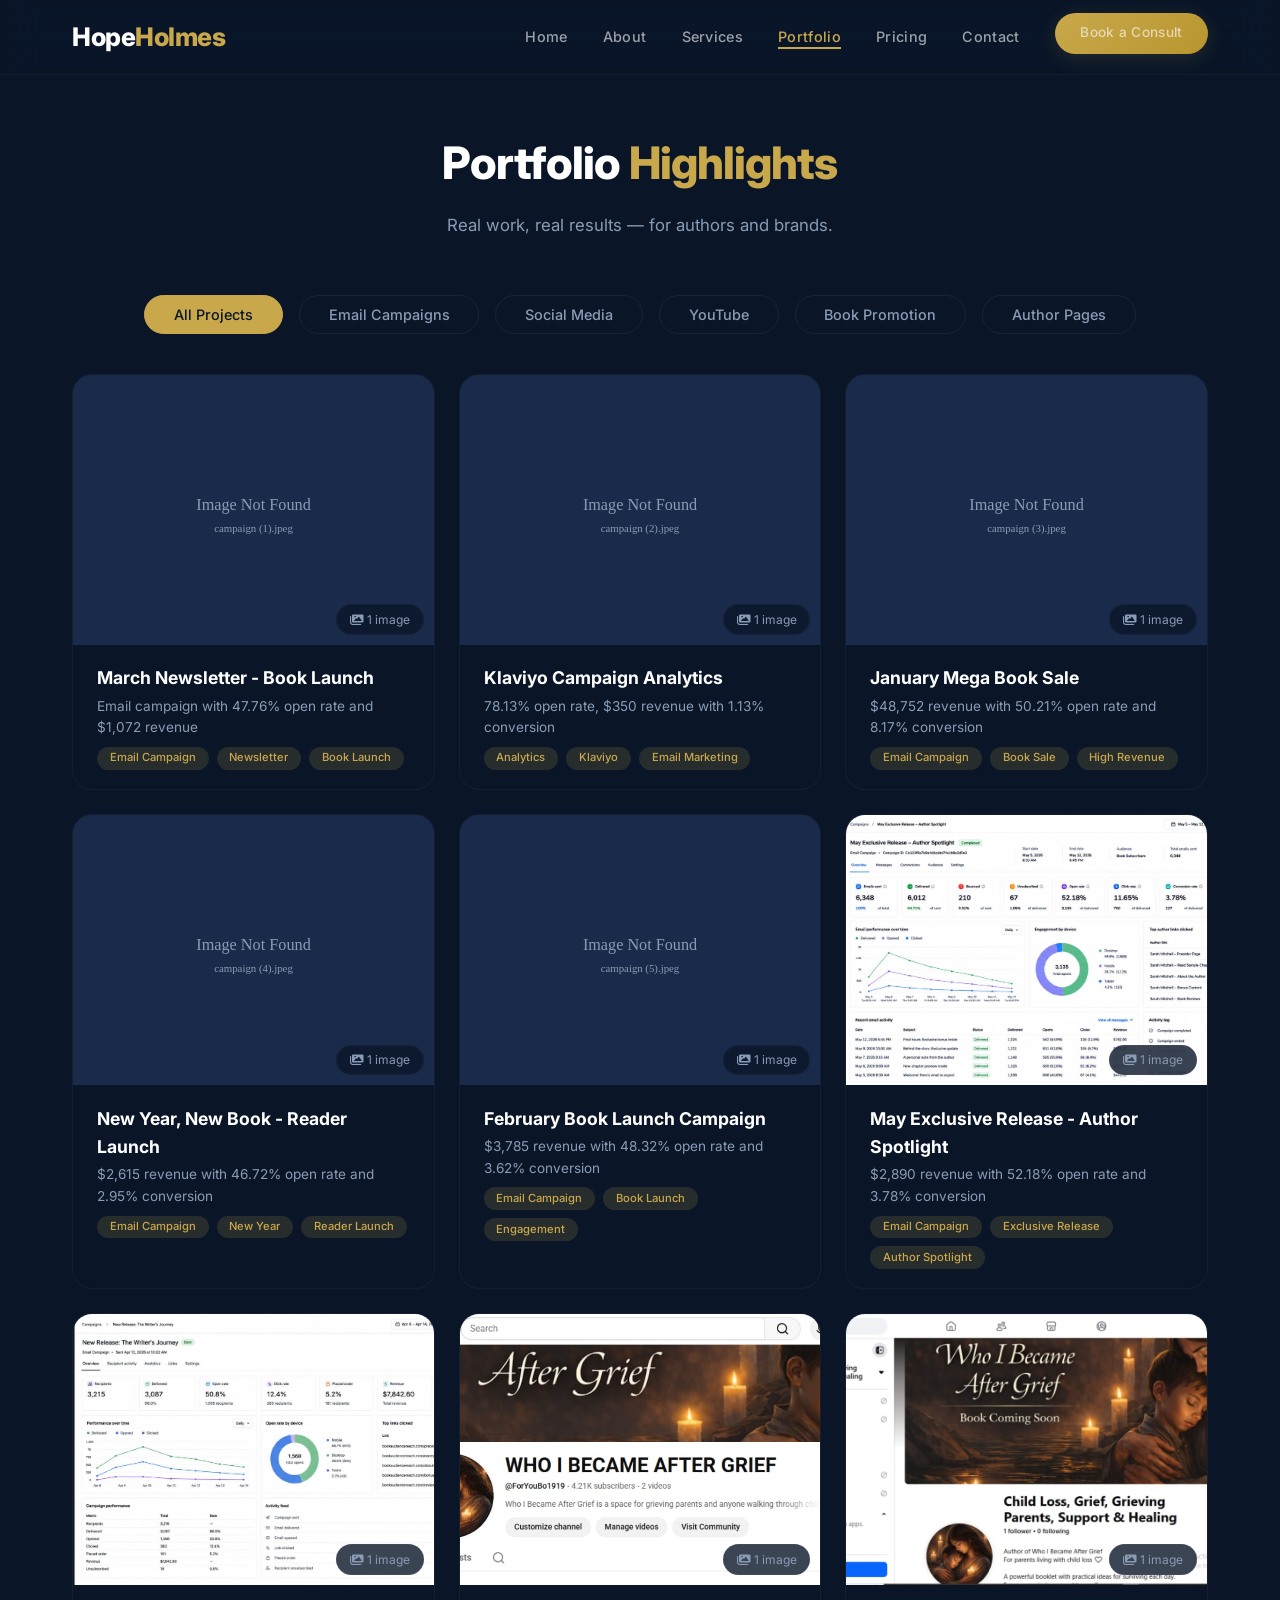
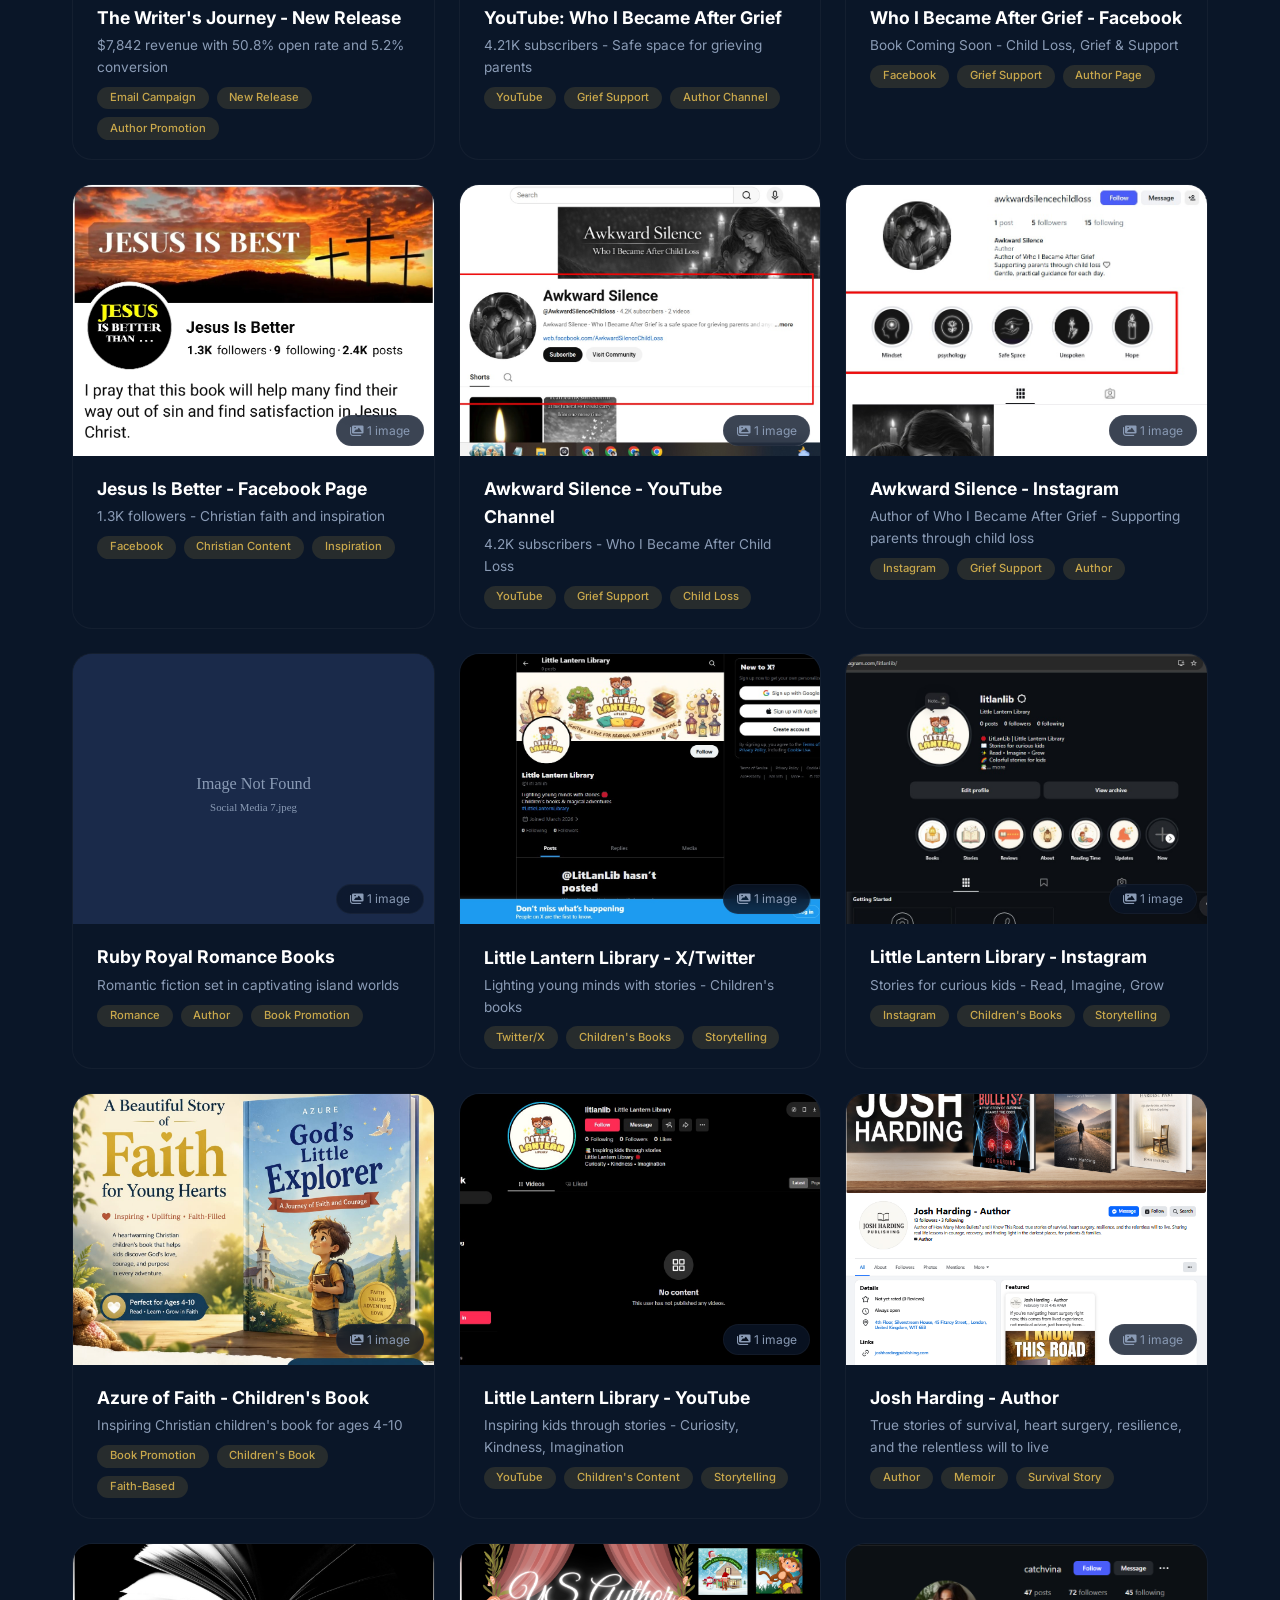
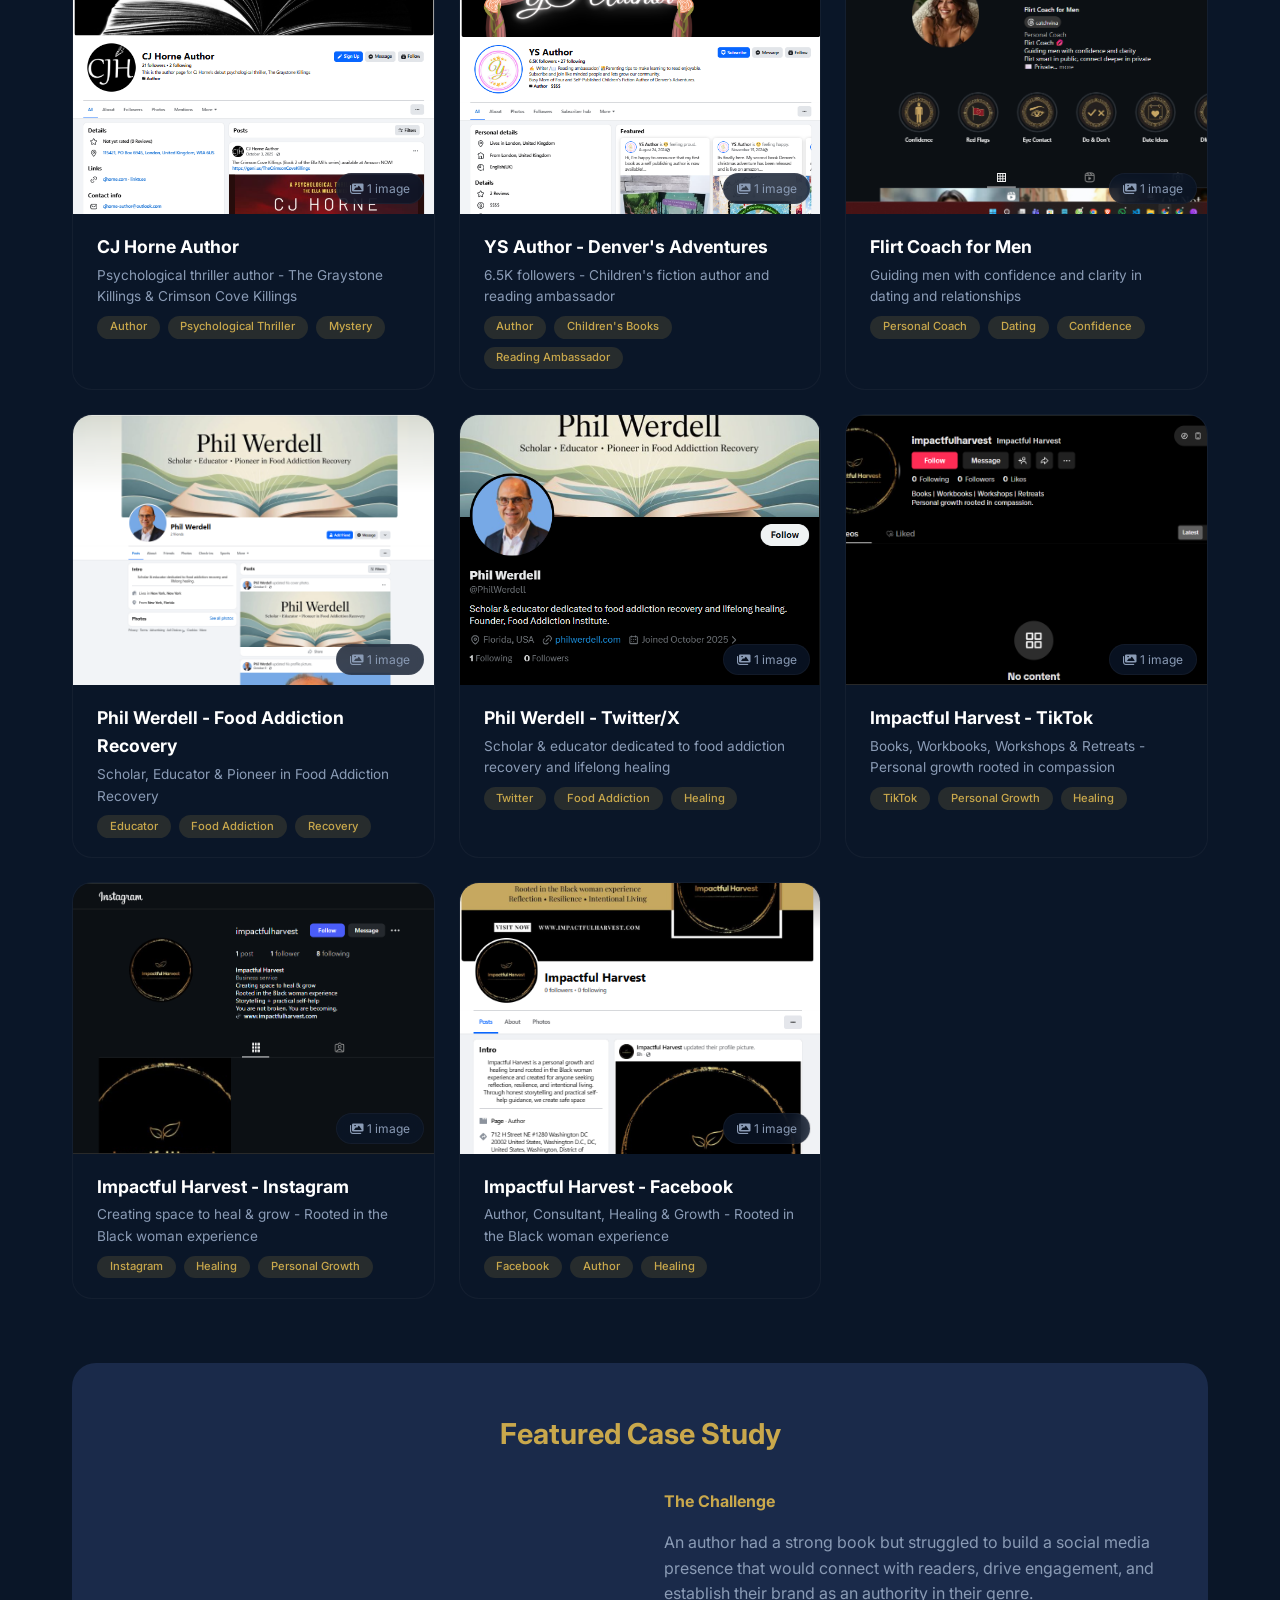
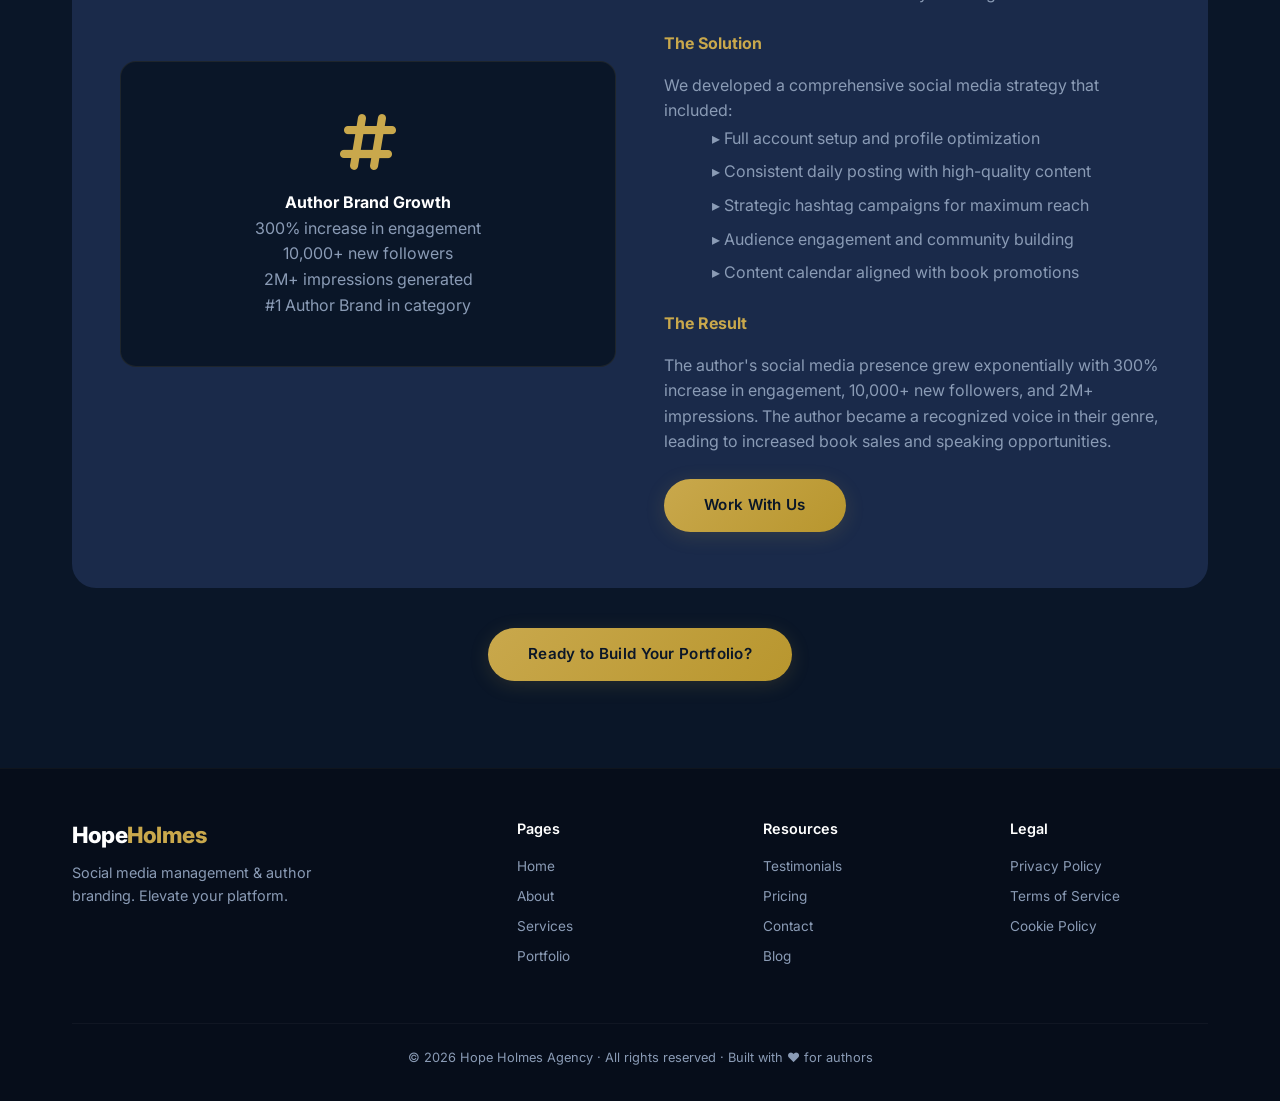
==== portfolio.html @ 7ccd05df "initial upload" ====
<!DOCTYPE html>
<html lang="en">
<head>
    <meta charset="UTF-8" />
    <meta name="viewport" content="width=device-width, initial-scale=1.0" />
    <link rel="icon" type="image/png" href="img/Hope Holmes.png" />
    <title>Hope Holmes · Portfolio</title>
    <meta name="description" content="View our portfolio of social media work for authors and brands - including carousels, campaigns, and brand transformations." />
    <link rel="stylesheet" href="https://cdnjs.cloudflare.com/ajax/libs/font-awesome/6.0.0-beta3/css/all.min.css" />
    <link href="https://fonts.googleapis.com/css2?family=Inter:wght@300;400;500;600;700;800;900&display=swap" rel="stylesheet" />
    <link rel="stylesheet" href="main.css" />
    <style>
        /* ============================================
           PORTFOLIO GALLERY STYLES
           ============================================ */
        
        .portfolio-filter {
            display: flex;
            justify-content: center;
            gap: 1rem;
            flex-wrap: wrap;
            margin-bottom: 2.5rem;
        }
        
        .portfolio-filter button {
            padding: 0.6rem 1.8rem;
            border-radius: 50px;
            border: 1px solid rgba(255, 255, 255, 0.06);
            background: transparent;
            color: var(--gray);
            cursor: pointer;
            font-size: 0.9rem;
            font-weight: 500;
            transition: var(--transition);
            font-family: inherit;
        }
        
        .portfolio-filter button:hover {
            border-color: rgba(201, 168, 76, 0.3);
            color: var(--white);
        }
        
        .portfolio-filter button.active {
            background: var(--gold);
            color: var(--navy);
            border-color: var(--gold);
        }
        
        .portfolio-gallery {
            display: grid;
            grid-template-columns: repeat(3, 1fr);
            gap: 1.5rem;
        }
        
        .portfolio-gallery-item {
            border-radius: var(--radius-md);
            overflow: hidden;
            background: var(--navy);
            border: 1px solid rgba(255, 255, 255, 0.04);
            transition: var(--transition);
            cursor: pointer;
            position: relative;
        }
        
        .portfolio-gallery-item:hover {
            transform: scale(1.02);
            border-color: rgba(201, 168, 76, 0.2);
            box-shadow: var(--shadow-md);
        }
        
        .portfolio-gallery-item .image-container {
            position: relative;
            width: 100%;
            aspect-ratio: 4/3;
            overflow: hidden;
            background: var(--navy-light);
        }
        
        .portfolio-gallery-item .image-container img {
            width: 100%;
            height: 100%;
            object-fit: cover;
            transition: transform 0.5s ease;
        }
        
        .portfolio-gallery-item:hover .image-container img {
            transform: scale(1.05);
        }
        
        .portfolio-gallery-item .image-container .image-count {
            position: absolute;
            bottom: 10px;
            right: 10px;
            background: rgba(10, 22, 40, 0.8);
            backdrop-filter: blur(8px);
            padding: 0.3rem 0.8rem;
            border-radius: 20px;
            font-size: 0.75rem;
            color: var(--gray);
            border: 1px solid rgba(255, 255, 255, 0.04);
        }
        
        .portfolio-gallery-item .item-info {
            padding: 1.2rem 1.5rem;
        }
        
        .portfolio-gallery-item .item-info h4 {
            font-size: 1.1rem;
            margin-bottom: 0.2rem;
        }
        
        .portfolio-gallery-item .item-info p {
            font-size: 0.85rem;
            color: var(--gray);
        }
        
        .portfolio-gallery-item .item-info .tags {
            display: flex;
            gap: 0.5rem;
            flex-wrap: wrap;
            margin-top: 0.5rem;
        }
        
        .portfolio-gallery-item .item-info .tags span {
            background: var(--gold-glow);
            color: var(--gold);
            padding: 0.15rem 0.8rem;
            border-radius: 20px;
            font-size: 0.7rem;
            font-weight: 500;
        }
        
        /* Lightbox */
        .lightbox {
            display: none;
            position: fixed;
            top: 0;
            left: 0;
            width: 100%;
            height: 100%;
            background: rgba(10, 22, 40, 0.95);
            backdrop-filter: blur(12px);
            z-index: 9999;
            padding: 2rem;
            overflow-y: auto;
        }
        
        .lightbox.active {
            display: flex;
            align-items: center;
            justify-content: center;
        }
        
        .lightbox .lightbox-content {
            max-width: 900px;
            width: 100%;
            background: var(--navy);
            border-radius: var(--radius-lg);
            border: 1px solid rgba(201, 168, 76, 0.08);
            overflow: hidden;
            position: relative;
            animation: fadeUp 0.4s ease;
        }
        
        .lightbox .lightbox-close {
            position: absolute;
            top: 16px;
            right: 16px;
            background: rgba(10, 22, 40, 0.8);
            backdrop-filter: blur(8px);
            border: 1px solid rgba(255, 255, 255, 0.06);
            color: var(--white);
            width: 44px;
            height: 44px;
            border-radius: 50%;
            cursor: pointer;
            font-size: 1.2rem;
            transition: var(--transition);
            z-index: 10;
            display: flex;
            align-items: center;
            justify-content: center;
        }
        
        .lightbox .lightbox-close:hover {
            background: var(--gold);
            color: var(--navy);
            transform: rotate(90deg);
        }
        
        .lightbox .lightbox-image-container {
            width: 100%;
            aspect-ratio: 16/10;
            overflow: hidden;
            background: var(--navy-light);
            position: relative;
        }
        
        .lightbox .lightbox-image-container img {
            width: 100%;
            height: 100%;
            object-fit: contain;
        }
        
        .lightbox .lightbox-nav {
            display: flex;
            justify-content: space-between;
            align-items: center;
            padding: 1rem 1.5rem;
            background: rgba(10, 22, 40, 0.5);
            border-top: 1px solid rgba(255, 255, 255, 0.04);
        }
        
        .lightbox .lightbox-nav button {
            background: rgba(255, 255, 255, 0.05);
            border: 1px solid rgba(255, 255, 255, 0.06);
            color: var(--white);
            padding: 0.5rem 1.2rem;
            border-radius: 30px;
            cursor: pointer;
            transition: var(--transition);
            font-size: 0.9rem;
            display: flex;
            align-items: center;
            gap: 0.5rem;
            font-family: inherit;
        }
        
        .lightbox .lightbox-nav button:hover {
            background: var(--gold);
            color: var(--navy);
            border-color: var(--gold);
        }
        
        .lightbox .lightbox-nav .counter {
            color: var(--gray);
            font-size: 0.85rem;
        }
        
        .lightbox .lightbox-thumbnails {
            display: flex;
            gap: 0.8rem;
            padding: 1rem 1.5rem;
            overflow-x: auto;
            background: rgba(10, 22, 40, 0.3);
            border-top: 1px solid rgba(255, 255, 255, 0.04);
        }
        
        .lightbox .lightbox-thumbnails img {
            width: 80px;
            height: 60px;
            object-fit: cover;
            border-radius: 8px;
            cursor: pointer;
            border: 2px solid transparent;
            transition: var(--transition);
            flex-shrink: 0;
        }
        
        .lightbox .lightbox-thumbnails img:hover {
            border-color: var(--gold);
        }
        
        .lightbox .lightbox-thumbnails img.active {
            border-color: var(--gold);
            box-shadow: 0 0 20px rgba(201, 168, 76, 0.2);
        }
        
        @media (max-width: 1024px) {
            .portfolio-gallery {
                grid-template-columns: repeat(2, 1fr);
            }
        }
        
        @media (max-width: 768px) {
            .portfolio-gallery {
                grid-template-columns: 1fr;
            }
            .portfolio-filter {
                gap: 0.6rem;
            }
            .portfolio-filter button {
                padding: 0.4rem 1.2rem;
                font-size: 0.8rem;
            }
            .lightbox {
                padding: 1rem;
            }
            .lightbox .lightbox-thumbnails img {
                width: 60px;
                height: 45px;
            }
            .lightbox .lightbox-nav {
                flex-wrap: wrap;
                gap: 0.5rem;
                justify-content: center;
            }
        }
        
        @media (max-width: 480px) {
            .portfolio-gallery {
                grid-template-columns: 1fr;
            }
            .lightbox .lightbox-thumbnails img {
                width: 50px;
                height: 38px;
            }
        }
    </style>
</head>
<body>

    <!-- ===== HEADER ===== -->
    <header id="header">
        <div class="container nav">
            <div class="logo">
                <span class="white">Hope</span><span class="gold">Holmes</span>
            </div>
            <ul class="nav-links" id="navLinks">
                <li><a href="index.html">Home</a></li>
                <li><a href="about.html">About</a></li>
                <li><a href="services.html">Services</a></li>
                <li><a href="portfolio.html" class="active">Portfolio</a></li>
                <li><a href="pricing.html">Pricing</a></li>
                <li><a href="contact.html">Contact</a></li>
                <li><a href="contact.html" class="btn btn-primary btn-sm">Book a Consult</a></li>
            </ul>
            <button class="mobile-toggle" aria-label="Menu">
                <i class="fas fa-bars"></i>
            </button>
        </div>
    </header>

    <!-- ===== PORTFOLIO PAGE ===== -->
    <section class="portfolio-page" style="padding: 8rem 0 5rem; min-height: 80vh;">
        <div class="container">
            <div class="section-title">
                <h2>Portfolio <span class="gold">Highlights</span></h2>
                <p>Real work, real results — for authors and brands.</p>
            </div>

            <!-- Filter Buttons -->
            <div class="portfolio-filter">
                <button class="active" data-filter="all">All Projects</button>
                <button data-filter="campaign">Email Campaigns</button>
                <button data-filter="social">Social Media</button>
                <button data-filter="youtube">YouTube</button>
                <button data-filter="book">Book Promotion</button>
                <button data-filter="author">Author Pages</button>
            </div>

            <!-- Portfolio Gallery -->
            <div class="portfolio-gallery" id="portfolioGallery">

                <!-- ===== CAMPAIGN IMAGES (1-7) ===== -->
                <div class="portfolio-gallery-item" data-category="campaign" data-images='["img/campaign (1).jpeg"]'>
                    <div class="image-container">
                        <img src="img/campaign (1).jpeg" alt="March Newsletter Campaign" loading="lazy" />
                        <span class="image-count"><i class="fas fa-images"></i> 1 image</span>
                    </div>
                    <div class="item-info">
                        <h4>March Newsletter - Book Launch</h4>
                        <p>Email campaign with 47.76% open rate and $1,072 revenue</p>
                        <div class="tags"><span>Email Campaign</span><span>Newsletter</span><span>Book Launch</span></div>
                    </div>
                </div>

                <div class="portfolio-gallery-item" data-category="campaign" data-images='["img/campaign (2).jpeg"]'>
                    <div class="image-container">
                        <img src="img/campaign (2).jpeg" alt="Campaign Analytics" loading="lazy" />
                        <span class="image-count"><i class="fas fa-images"></i> 1 image</span>
                    </div>
                    <div class="item-info">
                        <h4>Klaviyo Campaign Analytics</h4>
                        <p>78.13% open rate, $350 revenue with 1.13% conversion</p>
                        <div class="tags"><span>Analytics</span><span>Klaviyo</span><span>Email Marketing</span></div>
                    </div>
                </div>

                <div class="portfolio-gallery-item" data-category="campaign" data-images='["img/campaign (3).jpeg"]'>
                    <div class="image-container">
                        <img src="img/campaign (3).jpeg" alt="January Mega Book Sale" loading="lazy" />
                        <span class="image-count"><i class="fas fa-images"></i> 1 image</span>
                    </div>
                    <div class="item-info">
                        <h4>January Mega Book Sale</h4>
                        <p>$48,752 revenue with 50.21% open rate and 8.17% conversion</p>
                        <div class="tags"><span>Email Campaign</span><span>Book Sale</span><span>High Revenue</span></div>
                    </div>
                </div>

                <div class="portfolio-gallery-item" data-category="campaign" data-images='["img/campaign (4).jpeg"]'>
                    <div class="image-container">
                        <img src="img/campaign (4).jpeg" alt="New Year New Book Campaign" loading="lazy" />
                        <span class="image-count"><i class="fas fa-images"></i> 1 image</span>
                    </div>
                    <div class="item-info">
                        <h4>New Year, New Book - Reader Launch</h4>
                        <p>$2,615 revenue with 46.72% open rate and 2.95% conversion</p>
                        <div class="tags"><span>Email Campaign</span><span>New Year</span><span>Reader Launch</span></div>
                    </div>
                </div>

                <div class="portfolio-gallery-item" data-category="campaign" data-images='["img/campaign (5).jpeg"]'>
                    <div class="image-container">
                        <img src="img/campaign (5).jpeg" alt="February Book Launch" loading="lazy" />
                        <span class="image-count"><i class="fas fa-images"></i> 1 image</span>
                    </div>
                    <div class="item-info">
                        <h4>February Book Launch Campaign</h4>
                        <p>$3,785 revenue with 48.32% open rate and 3.62% conversion</p>
                        <div class="tags"><span>Email Campaign</span><span>Book Launch</span><span>Engagement</span></div>
                    </div>
                </div>

                <div class="portfolio-gallery-item" data-category="campaign" data-images='["img/campaign (6).jpeg"]'>
                    <div class="image-container">
                        <img src="img/campaign (6).jpeg" alt="May Exclusive Release" loading="lazy" />
                        <span class="image-count"><i class="fas fa-images"></i> 1 image</span>
                    </div>
                    <div class="item-info">
                        <h4>May Exclusive Release - Author Spotlight</h4>
                        <p>$2,890 revenue with 52.18% open rate and 3.78% conversion</p>
                        <div class="tags"><span>Email Campaign</span><span>Exclusive Release</span><span>Author Spotlight</span></div>
                    </div>
                </div>

                <div class="portfolio-gallery-item" data-category="campaign" data-images='["img/campaign (7).jpeg"]'>
                    <div class="image-container">
                        <img src="img/campaign (7).jpeg" alt="The Writer's Journey Campaign" loading="lazy" />
                        <span class="image-count"><i class="fas fa-images"></i> 1 image</span>
                    </div>
                    <div class="item-info">
                        <h4>The Writer's Journey - New Release</h4>
                        <p>$7,842 revenue with 50.8% open rate and 5.2% conversion</p>
                        <div class="tags"><span>Email Campaign</span><span>New Release</span><span>Author Promotion</span></div>
                    </div>
                </div>

                <!-- ===== SOCIAL MEDIA IMAGES (2-9) ===== -->
                <div class="portfolio-gallery-item" data-category="social" data-images='["img/Social media 2.jpeg"]'>
                    <div class="image-container">
                        <img src="img/Social media 2.jpeg" alt="YouTube Channel - Who I Became After Grief" loading="lazy" />
                        <span class="image-count"><i class="fas fa-images"></i> 1 image</span>
                    </div>
                    <div class="item-info">
                        <h4>YouTube: Who I Became After Grief</h4>
                        <p>4.21K subscribers - Safe space for grieving parents</p>
                        <div class="tags"><span>YouTube</span><span>Grief Support</span><span>Author Channel</span></div>
                    </div>
                </div>

                <div class="portfolio-gallery-item" data-category="social" data-images='["img/Social media 3.jpeg"]'>
                    <div class="image-container">
                        <img src="img/Social media 3.jpeg" alt="Who I Became After Grief - Facebook" loading="lazy" />
                        <span class="image-count"><i class="fas fa-images"></i> 1 image</span>
                    </div>
                    <div class="item-info">
                        <h4>Who I Became After Grief - Facebook</h4>
                        <p>Book Coming Soon - Child Loss, Grief & Support</p>
                        <div class="tags"><span>Facebook</span><span>Grief Support</span><span>Author Page</span></div>
                    </div>
                </div>

                <div class="portfolio-gallery-item" data-category="social" data-images='["img/Social media 4.jpeg"]'>
                    <div class="image-container">
                        <img src="img/Social media 4.jpeg" alt="Jesus Is Better - Facebook" loading="lazy" />
                        <span class="image-count"><i class="fas fa-images"></i> 1 image</span>
                    </div>
                    <div class="item-info">
                        <h4>Jesus Is Better - Facebook Page</h4>
                        <p>1.3K followers - Christian faith and inspiration</p>
                        <div class="tags"><span>Facebook</span><span>Christian Content</span><span>Inspiration</span></div>
                    </div>
                </div>

                <div class="portfolio-gallery-item" data-category="social" data-images='["img/Social media 5.jpeg"]'>
                    <div class="image-container">
                        <img src="img/Social media 5.jpeg" alt="Awkward Silence - YouTube" loading="lazy" />
                        <span class="image-count"><i class="fas fa-images"></i> 1 image</span>
                    </div>
                    <div class="item-info">
                        <h4>Awkward Silence - YouTube Channel</h4>
                        <p>4.2K subscribers - Who I Became After Child Loss</p>
                        <div class="tags"><span>YouTube</span><span>Grief Support</span><span>Child Loss</span></div>
                    </div>
                </div>

                <div class="portfolio-gallery-item" data-category="social" data-images='["img/Social media 6.jpeg"]'>
                    <div class="image-container">
                        <img src="img/Social media 6.jpeg" alt="Awkward Silence - Instagram" loading="lazy" />
                        <span class="image-count"><i class="fas fa-images"></i> 1 image</span>
                    </div>
                    <div class="item-info">
                        <h4>Awkward Silence - Instagram</h4>
                        <p>Author of Who I Became After Grief - Supporting parents through child loss</p>
                        <div class="tags"><span>Instagram</span><span>Grief Support</span><span>Author</span></div>
                    </div>
                </div>

                <div class="portfolio-gallery-item" data-category="social" data-images='["img/Social Media 7.jpeg"]'>
                    <div class="image-container">
                        <img src="img/Social Media 7.jpeg" alt="Ruby Royal Romance Books" loading="lazy" />
                        <span class="image-count"><i class="fas fa-images"></i> 1 image</span>
                    </div>
                    <div class="item-info">
                        <h4>Ruby Royal Romance Books</h4>
                        <p>Romantic fiction set in captivating island worlds</p>
                        <div class="tags"><span>Romance</span><span>Author</span><span>Book Promotion</span></div>
                    </div>
                </div>

                <div class="portfolio-gallery-item" data-category="social" data-images='["img/Social media 8.jpeg"]'>
                    <div class="image-container">
                        <img src="img/Social media 8.jpeg" alt="Little Lantern Library - X/Twitter" loading="lazy" />
                        <span class="image-count"><i class="fas fa-images"></i> 1 image</span>
                    </div>
                    <div class="item-info">
                        <h4>Little Lantern Library - X/Twitter</h4>
                        <p>Lighting young minds with stories - Children's books</p>
                        <div class="tags"><span>Twitter/X</span><span>Children's Books</span><span>Storytelling</span></div>
                    </div>
                </div>

                <div class="portfolio-gallery-item" data-category="social" data-images='["img/Social media 9.jpeg"]'>
                    <div class="image-container">
                        <img src="img/Social media 9.jpeg" alt="Little Lantern Library - Instagram" loading="lazy" />
                        <span class="image-count"><i class="fas fa-images"></i> 1 image</span>
                    </div>
                    <div class="item-info">
                        <h4>Little Lantern Library - Instagram</h4>
                        <p>Stories for curious kids - Read, Imagine, Grow</p>
                        <div class="tags"><span>Instagram</span><span>Children's Books</span><span>Storytelling</span></div>
                    </div>
                </div>

                <!-- ===== SOCIAL MEDIA POSTS ===== -->
                <div class="portfolio-gallery-item" data-category="book" data-images='["img/social media post (3).jpeg"]'>
                    <div class="image-container">
                        <img src="img/social media post (3).jpeg" alt="Azure of Faith - Children's Book" loading="lazy" />
                        <span class="image-count"><i class="fas fa-images"></i> 1 image</span>
                    </div>
                    <div class="item-info">
                        <h4>Azure of Faith - Children's Book</h4>
                        <p>Inspiring Christian children's book for ages 4-10</p>
                        <div class="tags"><span>Book Promotion</span><span>Children's Book</span><span>Faith-Based</span></div>
                    </div>
                </div>

                <!-- ===== YOUTUBE ===== -->
                <div class="portfolio-gallery-item" data-category="youtube" data-images='["img/Youtube 01.jpeg"]'>
                    <div class="image-container">
                        <img src="img/Youtube 01.jpeg" alt="Little Lantern Library - YouTube" loading="lazy" />
                        <span class="image-count"><i class="fas fa-images"></i> 1 image</span>
                    </div>
                    <div class="item-info">
                        <h4>Little Lantern Library - YouTube</h4>
                        <p>Inspiring kids through stories - Curiosity, Kindness, Imagination</p>
                        <div class="tags"><span>YouTube</span><span>Children's Content</span><span>Storytelling</span></div>
                    </div>
                </div>

                <!-- ===== OTHER SOCIAL MEDIA (1-9) ===== -->
                <div class="portfolio-gallery-item" data-category="author" data-images='["img/ohter social media (1).png"]'>
                    <div class="image-container">
                        <img src="img/ohter social media (1).png" alt="Josh Harding - Author" loading="lazy" />
                        <span class="image-count"><i class="fas fa-images"></i> 1 image</span>
                    </div>
                    <div class="item-info">
                        <h4>Josh Harding - Author</h4>
                        <p>True stories of survival, heart surgery, resilience, and the relentless will to live</p>
                        <div class="tags"><span>Author</span><span>Memoir</span><span>Survival Story</span></div>
                    </div>
                </div>

                <div class="portfolio-gallery-item" data-category="author" data-images='["img/ohter social media (2).png"]'>
                    <div class="image-container">
                        <img src="img/ohter social media (2).png" alt="CJ Horne Author" loading="lazy" />
                        <span class="image-count"><i class="fas fa-images"></i> 1 image</span>
                    </div>
                    <div class="item-info">
                        <h4>CJ Horne Author</h4>
                        <p>Psychological thriller author - The Graystone Killings & Crimson Cove Killings</p>
                        <div class="tags"><span>Author</span><span>Psychological Thriller</span><span>Mystery</span></div>
                    </div>
                </div>

                <div class="portfolio-gallery-item" data-category="author" data-images='["img/ohter social media (3).png"]'>
                    <div class="image-container">
                        <img src="img/ohter social media (3).png" alt="YS Author - Denver's Adventures" loading="lazy" />
                        <span class="image-count"><i class="fas fa-images"></i> 1 image</span>
                    </div>
                    <div class="item-info">
                        <h4>YS Author - Denver's Adventures</h4>
                        <p>6.5K followers - Children's fiction author and reading ambassador</p>
                        <div class="tags"><span>Author</span><span>Children's Books</span><span>Reading Ambassador</span></div>
                    </div>
                </div>

                <div class="portfolio-gallery-item" data-category="social" data-images='["img/ohter social media (4).png"]'>
                    <div class="image-container">
                        <img src="img/ohter social media (4).png" alt="Flirt Coach for Men" loading="lazy" />
                        <span class="image-count"><i class="fas fa-images"></i> 1 image</span>
                    </div>
                    <div class="item-info">
                        <h4>Flirt Coach for Men</h4>
                        <p>Guiding men with confidence and clarity in dating and relationships</p>
                        <div class="tags"><span>Personal Coach</span><span>Dating</span><span>Confidence</span></div>
                    </div>
                </div>

                <div class="portfolio-gallery-item" data-category="author" data-images='["img/ohter social media (5).png"]'>
                    <div class="image-container">
                        <img src="img/ohter social media (5).png" alt="Phil Werdell - Food Addiction Recovery" loading="lazy" />
                        <span class="image-count"><i class="fas fa-images"></i> 1 image</span>
                    </div>
                    <div class="item-info">
                        <h4>Phil Werdell - Food Addiction Recovery</h4>
                        <p>Scholar, Educator & Pioneer in Food Addiction Recovery</p>
                        <div class="tags"><span>Educator</span><span>Food Addiction</span><span>Recovery</span></div>
                    </div>
                </div>

                <div class="portfolio-gallery-item" data-category="author" data-images='["img/ohter social media (6).png"]'>
                    <div class="image-container">
                        <img src="img/ohter social media (6).png" alt="Phil Werdell - Twitter/X" loading="lazy" />
                        <span class="image-count"><i class="fas fa-images"></i> 1 image</span>
                    </div>
                    <div class="item-info">
                        <h4>Phil Werdell - Twitter/X</h4>
                        <p>Scholar & educator dedicated to food addiction recovery and lifelong healing</p>
                        <div class="tags"><span>Twitter</span><span>Food Addiction</span><span>Healing</span></div>
                    </div>
                </div>

                <div class="portfolio-gallery-item" data-category="social" data-images='["img/ohter social media (7).png"]'>
                    <div class="image-container">
                        <img src="img/ohter social media (7).png" alt="Impactful Harvest - TikTok" loading="lazy" />
                        <span class="image-count"><i class="fas fa-images"></i> 1 image</span>
                    </div>
                    <div class="item-info">
                        <h4>Impactful Harvest - TikTok</h4>
                        <p>Books, Workbooks, Workshops & Retreats - Personal growth rooted in compassion</p>
                        <div class="tags"><span>TikTok</span><span>Personal Growth</span><span>Healing</span></div>
                    </div>
                </div>

                <div class="portfolio-gallery-item" data-category="social" data-images='["img/ohter social media (8).png"]'>
                    <div class="image-container">
                        <img src="img/ohter social media (8).png" alt="Impactful Harvest - Instagram" loading="lazy" />
                        <span class="image-count"><i class="fas fa-images"></i> 1 image</span>
                    </div>
                    <div class="item-info">
                        <h4>Impactful Harvest - Instagram</h4>
                        <p>Creating space to heal & grow - Rooted in the Black woman experience</p>
                        <div class="tags"><span>Instagram</span><span>Healing</span><span>Personal Growth</span></div>
                    </div>
                </div>

                <div class="portfolio-gallery-item" data-category="social" data-images='["img/ohter social media (9).png"]'>
                    <div class="image-container">
                        <img src="img/ohter social media (9).png" alt="Impactful Harvest - Facebook" loading="lazy" />
                        <span class="image-count"><i class="fas fa-images"></i> 1 image</span>
                    </div>
                    <div class="item-info">
                        <h4>Impactful Harvest - Facebook</h4>
                        <p>Author, Consultant, Healing & Growth - Rooted in the Black woman experience</p>
                        <div class="tags"><span>Facebook</span><span>Author</span><span>Healing</span></div>
                    </div>
                </div>

            </div>

            <!-- ===== LIGHTBOX / MODAL ===== -->
            <div class="lightbox" id="lightbox">
                <div class="lightbox-content">
                    <button class="lightbox-close" id="lightboxClose">
                        <i class="fas fa-times"></i>
                    </button>
                    
                    <div class="lightbox-image-container" id="lightboxImageContainer">
                        <img src="" alt="Portfolio Image" id="lightboxMainImage" />
                    </div>
                    
                    <div class="lightbox-nav">
                        <button id="lightboxPrev"><i class="fas fa-chevron-left"></i> Previous</button>
                        <span class="counter" id="lightboxCounter">1 / 1</span>
                        <button id="lightboxNext">Next <i class="fas fa-chevron-right"></i></button>
                    </div>
                    
                    <div class="lightbox-thumbnails" id="lightboxThumbnails">
                        <!-- Thumbnails will be generated here -->
                    </div>
                </div>
            </div>

            <!-- ===== CASE STUDY SECTION (UPDATED - SOCIAL MEDIA FOCUS) ===== -->
            <div style="margin-top: 4rem; background: var(--navy-light); padding: 3rem; border-radius: 24px;">
                <h3 style="text-align: center; color: var(--gold); font-size: 1.8rem; margin-bottom: 2rem;">Featured Case Study</h3>
                <div style="display: grid; grid-template-columns: 1fr 1fr; gap: 3rem; align-items: center;">
                    <div style="background: var(--navy); border-radius: 16px; padding: 3rem; text-align: center; border: 1px solid rgba(201,168,76,0.1);">
                        <i class="fas fa-hashtag" style="font-size: 4rem; color: var(--gold);"></i>
                        <h4 style="color: var(--white); margin-top: 1rem;">Author Brand Growth</h4>
                        <p style="color: var(--gray);">300% increase in engagement</p>
                        <p style="color: var(--gray);">10,000+ new followers</p>
                        <p style="color: var(--gray);">2M+ impressions generated</p>
                        <p style="color: var(--gray);">#1 Author Brand in category</p>
                    </div>
                    <div>
                        <h4 style="color: var(--gold); margin-bottom: 1rem;">The Challenge</h4>
                        <p style="color: var(--gray);">An author had a strong book but struggled to build a social media presence that would connect with readers, drive engagement, and establish their brand as an authority in their genre.</p>
                        
                        <h4 style="color: var(--gold); margin: 1.5rem 0 1rem;">The Solution</h4>
                        <p style="color: var(--gray);">We developed a comprehensive social media strategy that included:</p>
                        <ul style="color: var(--gray); line-height: 1.8; margin-left: 1.5rem; list-style: none;">
                            <li style="position: relative; padding-left: 1.5rem; margin-bottom: 0.3rem;">▸ Full account setup and profile optimization</li>
                            <li style="position: relative; padding-left: 1.5rem; margin-bottom: 0.3rem;">▸ Consistent daily posting with high-quality content</li>
                            <li style="position: relative; padding-left: 1.5rem; margin-bottom: 0.3rem;">▸ Strategic hashtag campaigns for maximum reach</li>
                            <li style="position: relative; padding-left: 1.5rem; margin-bottom: 0.3rem;">▸ Audience engagement and community building</li>
                            <li style="position: relative; padding-left: 1.5rem; margin-bottom: 0.3rem;">▸ Content calendar aligned with book promotions</li>
                        </ul>
                        
                        <h4 style="color: var(--gold); margin: 1.5rem 0 1rem;">The Result</h4>
                        <p style="color: var(--gray);">The author's social media presence grew exponentially with 300% increase in engagement, 10,000+ new followers, and 2M+ impressions. The author became a recognized voice in their genre, leading to increased book sales and speaking opportunities.</p>
                        
                        <a href="contact.html" class="btn btn-primary" style="margin-top: 1.5rem;">Work With Us</a>
                    </div>
                </div>
            </div>

            <div style="text-align: center; margin-top: 2.5rem;">
                <a href="contact.html" class="btn btn-primary">Ready to Build Your Portfolio?</a>
            </div>
        </div>
    </section>

    <!-- ===== FOOTER ===== -->
    <footer>
        <div class="container">
            <div class="footer-grid">
                <div class="footer-brand">
                    <div class="logo">
                        <span class="white">Hope</span><span class="gold">Holmes</span>
                    </div>
                    <p>Social media management &amp; author branding. Elevate your platform.</p>
                </div>
                <div class="footer-links">
                    <h4>Pages</h4>
                    <a href="index.html">Home</a>
                    <a href="about.html">About</a>
                    <a href="services.html">Services</a>
                    <a href="portfolio.html">Portfolio</a>
                </div>
                <div class="footer-links">
                    <h4>Resources</h4>
                    <a href="testimonials.html">Testimonials</a>
                    <a href="pricing.html">Pricing</a>
                    <a href="contact.html">Contact</a>
                    <a href="#">Blog</a>
                </div>
                <div class="footer-links">
                    <h4>Legal</h4>
                    <a href="privacy.html">Privacy Policy</a>
                    <a href="terms.html">Terms of Service</a>
                    <a href="#">Cookie Policy</a>
                </div>
            </div>
            <div class="footer-bottom">
                <p>© 2026 Hope Holmes Agency · All rights reserved · Built with ♥ for authors</p>
            </div>
        </div>
    </footer>

    <!-- ============================================
    PORTFOLIO JAVASCRIPT
    ============================================ -->
    <script>
        (function() {
            'use strict';

            const filterButtons = document.querySelectorAll('.portfolio-filter button');
            const galleryItems = document.querySelectorAll('.portfolio-gallery-item');

            filterButtons.forEach(function(button) {
                button.addEventListener('click', function() {
                    filterButtons.forEach(function(btn) {
                        btn.classList.remove('active');
                    });
                    this.classList.add('active');

                    const filter = this.dataset.filter;

                    galleryItems.forEach(function(item) {
                        if (filter === 'all' || item.dataset.category === filter) {
                            item.style.display = 'block';
                            item.style.animation = 'fadeIn 0.5s ease';
                        } else {
                            item.style.display = 'none';
                        }
                    });
                });
            });

            const lightbox = document.getElementById('lightbox');
            const lightboxClose = document.getElementById('lightboxClose');
            const lightboxMainImage = document.getElementById('lightboxMainImage');
            const lightboxCounter = document.getElementById('lightboxCounter');
            const lightboxPrev = document.getElementById('lightboxPrev');
            const lightboxNext = document.getElementById('lightboxNext');
            const lightboxThumbnails = document.getElementById('lightboxThumbnails');

            let currentImages = [];
            let currentIndex = 0;

            galleryItems.forEach(function(item) {
                item.addEventListener('click', function() {
                    const imagesData = this.dataset.images;
                    if (imagesData) {
                        try {
                            currentImages = JSON.parse(imagesData);
                            currentIndex = 0;
                            openLightbox();
                        } catch (e) {
                            console.error('Invalid image data', e);
                        }
                    }
                });
            });

            function openLightbox() {
                if (currentImages.length === 0) return;
                lightbox.classList.add('active');
                document.body.style.overflow = 'hidden';
                updateLightbox();
            }

            function closeLightbox() {
                lightbox.classList.remove('active');
                document.body.style.overflow = '';
            }

            function updateLightbox() {
                if (currentImages.length === 0) return;
                lightboxMainImage.src = currentImages[currentIndex];
                lightboxMainImage.alt = 'Portfolio Image ' + (currentIndex + 1);
                lightboxCounter.textContent = (currentIndex + 1) + ' / ' + currentImages.length;
                
                lightboxThumbnails.innerHTML = '';
                currentImages.forEach(function(imgSrc, index) {
                    const thumb = document.createElement('img');
                    thumb.src = imgSrc;
                    thumb.alt = 'Thumbnail ' + (index + 1);
                    if (index === currentIndex) {
                        thumb.classList.add('active');
                    }
                    thumb.addEventListener('click', function() {
                        currentIndex = index;
                        updateLightbox();
                    });
                    lightboxThumbnails.appendChild(thumb);
                });
            }

            lightboxPrev.addEventListener('click', function() {
                if (currentImages.length === 0) return;
                currentIndex = (currentIndex - 1 + currentImages.length) % currentImages.length;
                updateLightbox();
            });

            lightboxNext.addEventListener('click', function() {
                if (currentImages.length === 0) return;
                currentIndex = (currentIndex + 1) % currentImages.length;
                updateLightbox();
            });

            document.addEventListener('keydown', function(e) {
                if (!lightbox.classList.contains('active')) return;
                if (e.key === 'Escape') {
                    closeLightbox();
                } else if (e.key === 'ArrowLeft') {
                    lightboxPrev.click();
                } else if (e.key === 'ArrowRight') {
                    lightboxNext.click();
                }
            });

            lightboxClose.addEventListener('click', closeLightbox);
            lightbox.addEventListener('click', function(e) {
                if (e.target === this) {
                    closeLightbox();
                }
            });

            document.querySelectorAll('.portfolio-gallery-item img').forEach(function(img) {
                img.addEventListener('error', function() {
                    this.src = 'data:image/svg+xml;utf8,<svg xmlns="http://www.w3.org/2000/svg" width="400" height="300" viewBox="0 0 400 300"><rect fill="%231a2a4a" width="400" height="300"/><text x="200" y="150" font-family="Inter" font-size="18" fill="%238a9bb5" text-anchor="middle">Image Not Found</text><text x="200" y="175" font-family="Inter" font-size="12" fill="%238a9bb5" text-anchor="middle">' + this.src.split('/').pop() + '</text></svg>';
                });
            });

        })();
    </script>

    <script src="script.js"></script>
</body>
</html>
---- main.css ----
/* ============================================
   FAITH MORGAN - MASTER STYLESHEET
   Complete CSS for all pages
   Filename: main.css
   Version: 2.0
   ============================================ */

/* ============================================
   TABLE OF CONTENTS
   1. RESET & BASE
   2. VARIABLES
   3. SCROLLBAR
   4. SELECTION
   5. BUTTONS
   6. HEADER & NAVIGATION
   7. HERO SECTION
   8. SECTION COMMON
   9. ABOUT PAGE
   10. ABOUT CAROUSEL
   11. SERVICES PAGE
   12. PORTFOLIO PAGE
   13. TESTIMONIALS PAGE
   14. PRICING PAGE
   15. CONTACT PAGE
   16. CTA SECTION
   17. FOOTER
   18. RESPONSIVE DESIGN
   19. ANIMATIONS
   ============================================ */

/* ============================================
   1. RESET & BASE
   ============================================ */
* {
    margin: 0;
    padding: 0;
    box-sizing: border-box;
}

html {
    scroll-behavior: smooth;
}

body {
    font-family: 'Inter', -apple-system, BlinkMacSystemFont, 'Segoe UI', Roboto, sans-serif;
    background: var(--navy);
    color: var(--white);
    line-height: 1.6;
    overflow-x: hidden;
    -webkit-font-smoothing: antialiased;
    -moz-osx-font-smoothing: grayscale;
}

.container {
    max-width: 1200px;
    margin: 0 auto;
    padding: 0 2rem;
}

/* ============================================
   2. VARIABLES
   ============================================ */
:root {
    --navy: #0a1628;
    --navy-dark: #060d1a;
    --navy-light: #1a2a4a;
    --gold: #c9a84c;
    --gold-light: #e8d5a3;
    --gold-glow: rgba(201, 168, 76, 0.15);
    --white: #ffffff;
    --gray: #8a9bb5;
    --gray-light: #b0c0d8;
    --light-bg: #f8f6f0;
    --transition: all 0.3s cubic-bezier(0.25, 0.46, 0.45, 0.94);
    --shadow-sm: 0 4px 20px rgba(0, 0, 0, 0.2);
    --shadow-md: 0 8px 40px rgba(0, 0, 0, 0.3);
    --shadow-lg: 0 20px 60px rgba(0, 0, 0, 0.4);
    --radius-sm: 12px;
    --radius-md: 20px;
    --radius-lg: 24px;
    --radius-xl: 30px;
}

/* ============================================
   3. SCROLLBAR
   ============================================ */
::-webkit-scrollbar {
    width: 8px;
}
::-webkit-scrollbar-track {
    background: var(--navy);
}
::-webkit-scrollbar-thumb {
    background: var(--gold);
    border-radius: 4px;
    transition: var(--transition);
}
::-webkit-scrollbar-thumb:hover {
    background: var(--gold-light);
}

/* ============================================
   4. SELECTION
   ============================================ */
::selection {
    background: var(--gold);
    color: var(--navy);
}

/* ============================================
   5. BUTTONS
   ============================================ */
.btn {
    display: inline-block;
    padding: 0.9rem 2.5rem;
    border-radius: 50px;
    font-weight: 600;
    font-size: 0.95rem;
    transition: var(--transition);
    border: none;
    cursor: pointer;
    text-decoration: none;
    letter-spacing: 0.3px;
    position: relative;
    overflow: hidden;
}

.btn::after {
    content: '';
    position: absolute;
    top: 50%;
    left: 50%;
    width: 0;
    height: 0;
    border-radius: 50%;
    background: rgba(255, 255, 255, 0.2);
    transform: translate(-50%, -50%);
    transition: width 0.6s, height 0.6s;
}

.btn:active::after {
    width: 300px;
    height: 300px;
}

.btn-primary {
    background: linear-gradient(135deg, var(--gold), #b8962e);
    color: var(--navy);
    box-shadow: 0 4px 20px var(--gold-glow);
}
.btn-primary:hover {
    transform: translateY(-3px);
    box-shadow: 0 8px 35px rgba(201, 168, 76, 0.35);
}

.btn-outline {
    background: transparent;
    color: var(--white);
    border: 2px solid rgba(201, 168, 76, 0.3);
}
.btn-outline:hover {
    border-color: var(--gold);
    background: var(--gold-glow);
    transform: translateY(-3px);
}

.btn-gold {
    background: linear-gradient(135deg, var(--gold), #b8962e);
    color: var(--navy);
    box-shadow: 0 4px 20px var(--gold-glow);
}
.btn-gold:hover {
    transform: translateY(-3px);
    box-shadow: 0 8px 35px rgba(201, 168, 76, 0.35);
}

.btn-white {
    background: rgba(255, 255, 255, 0.08);
    color: var(--white);
    border: 1px solid rgba(255, 255, 255, 0.1);
}
.btn-white:hover {
    background: rgba(255, 255, 255, 0.15);
    transform: translateY(-3px);
}

.btn-sm {
    padding: 0.6rem 1.6rem;
    font-size: 0.85rem;
}

/* ============================================
   6. HEADER & NAVIGATION
   ============================================ */
header {
    position: fixed;
    top: 0;
    left: 0;
    right: 0;
    z-index: 1000;
    background: rgba(10, 22, 40, 0.85);
    backdrop-filter: blur(16px);
    -webkit-backdrop-filter: blur(16px);
    border-bottom: 1px solid rgba(201, 168, 76, 0.06);
    padding: 0.8rem 0;
    transition: var(--transition);
}

header.scrolled {
    background: rgba(10, 22, 40, 0.98);
    box-shadow: 0 4px 30px rgba(0, 0, 0, 0.4);
    border-bottom-color: rgba(201, 168, 76, 0.1);
}

.nav {
    display: flex;
    justify-content: space-between;
    align-items: center;
}

.logo {
    font-size: 1.6rem;
    font-weight: 800;
    letter-spacing: -0.5px;
    cursor: pointer;
    text-decoration: none;
    transition: var(--transition);
}
.logo:hover {
    transform: scale(1.02);
}
.logo .gold {
    color: var(--gold);
}
.logo .white {
    color: var(--white);
}

.nav-links {
    display: flex;
    gap: 2.2rem;
    list-style: none;
    align-items: center;
}
.nav-links a {
    color: rgba(255, 255, 255, 0.6);
    text-decoration: none;
    font-size: 0.9rem;
    font-weight: 500;
    transition: var(--transition);
    letter-spacing: 0.3px;
    cursor: pointer;
    position: relative;
}
.nav-links a::after {
    content: '';
    position: absolute;
    bottom: -4px;
    left: 0;
    width: 0;
    height: 2px;
    background: var(--gold);
    transition: var(--transition);
}
.nav-links a:hover::after,
.nav-links a.active::after {
    width: 100%;
}
.nav-links a:hover,
.nav-links a.active {
    color: var(--gold);
}
.nav-links a.btn {
    padding: 0.6rem 1.6rem;
    font-size: 0.85rem;
}
.nav-links a.btn::after {
    display: none;
}

.mobile-toggle {
    display: none;
    background: none;
    border: none;
    color: var(--white);
    font-size: 1.6rem;
    cursor: pointer;
    transition: var(--transition);
    padding: 0.4rem;
}
.mobile-toggle:hover {
    color: var(--gold);
}

/* ============================================
   7. HERO SECTION
   ============================================ */
.hero {
    padding: 10rem 0 6rem;
    min-height: 100vh;
    display: flex;
    align-items: center;
    background: linear-gradient(135deg, var(--navy) 0%, var(--navy-light) 100%);
    position: relative;
    overflow: hidden;
}

.hero::before {
    content: '';
    position: absolute;
    top: -50%;
    right: -20%;
    width: 70%;
    height: 140%;
    background: radial-gradient(ellipse, rgba(201, 168, 76, 0.04) 0%, transparent 70%);
    pointer-events: none;
    animation: heroGlow 8s ease-in-out infinite alternate;
}

@keyframes heroGlow {
    0% {
        transform: translate(0, 0) scale(1);
    }
    100% {
        transform: translate(-10%, 10%) scale(1.1);
    }
}

.hero-grid {
    display: grid;
    grid-template-columns: 1fr 1fr;
    gap: 5rem;
    align-items: center;
    position: relative;
    z-index: 1;
}

.hero-content h1 {
    font-size: clamp(2.8rem, 5.5vw, 4.6rem);
    font-weight: 900;
    line-height: 1.05;
    letter-spacing: -0.03em;
    margin-bottom: 1.5rem;
}
.hero-content h1 .highlight {
    color: var(--gold);
    position: relative;
}
.hero-content h1 .highlight::after {
    content: '';
    position: absolute;
    bottom: 4px;
    left: 0;
    right: 0;
    height: 6px;
    background: var(--gold);
    opacity: 0.2;
    border-radius: 4px;
}

.hero-content p {
    font-size: 1.2rem;
    color: var(--gray);
    max-width: 520px;
    line-height: 1.8;
    margin-bottom: 2.5rem;
}

.hero-btns {
    display: flex;
    gap: 1.2rem;
    flex-wrap: wrap;
}

.hero-stats {
    display: flex;
    gap: 3.5rem;
    margin-top: 3.5rem;
    padding-top: 2.5rem;
    border-top: 1px solid rgba(255, 255, 255, 0.05);
}
.hero-stats div h4 {
    font-size: 2.2rem;
    font-weight: 800;
    color: var(--gold);
    letter-spacing: -0.5px;
}
.hero-stats div p {
    font-size: 0.85rem;
    color: rgba(255, 255, 255, 0.4);
    margin: 0;
}

.badge {
    display: inline-block;
    background: var(--gold-glow);
    color: var(--gold);
    padding: 0.3rem 1.2rem;
    border-radius: 50px;
    font-size: 0.75rem;
    font-weight: 600;
    letter-spacing: 0.5px;
    text-transform: uppercase;
    margin-bottom: 1.2rem;
    border: 1px solid rgba(201, 168, 76, 0.1);
}

.hero-image {
    display: flex;
    align-items: center;
    justify-content: center;
    position: relative;
}

.hero-image .image-wrapper {
    width: 100%;
    max-width: 500px;
    aspect-ratio: 1/1;
    border-radius: var(--radius-xl);
    background: linear-gradient(145deg, var(--navy-light), var(--navy));
    border: 1px solid rgba(201, 168, 76, 0.1);
    display: flex;
    align-items: center;
    justify-content: center;
    font-size: 8rem;
    color: var(--gold);
    position: relative;
    overflow: hidden;
    animation: floatImage 6s ease-in-out infinite;
}

@keyframes floatImage {
    0%,
    100% {
        transform: translateY(0);
    }
    50% {
        transform: translateY(-12px);
    }
}

.hero-image .image-wrapper::after {
    content: '';
    position: absolute;
    inset: 0;
    background: radial-gradient(circle at 30% 40%, rgba(201, 168, 76, 0.05), transparent 60%);
}

.floating-card {
    position: absolute;
    background: rgba(10, 22, 40, 0.9);
    backdrop-filter: blur(12px);
    -webkit-backdrop-filter: blur(12px);
    border: 1px solid rgba(201, 168, 76, 0.1);
    padding: 0.8rem 1.5rem;
    border-radius: 16px;
    font-size: 0.85rem;
    color: var(--gold);
    display: flex;
    align-items: center;
    gap: 0.6rem;
    animation: floatCard 6s ease-in-out infinite;
    box-shadow: 0 8px 30px rgba(0, 0, 0, 0.3);
    white-space: nowrap;
}
.floating-card:nth-child(2) {
    top: 10%;
    right: -10%;
    animation-delay: 0.5s;
}
.floating-card:nth-child(3) {
    bottom: 15%;
    left: -10%;
    animation-delay: 1.5s;
}
.floating-card:nth-child(4) {
    bottom: 30%;
    right: -5%;
    animation-delay: 2.5s;
}

@keyframes floatCard {
    0%,
    100% {
        transform: translateY(0px);
    }
    50% {
        transform: translateY(-12px);
    }
}

/* ============================================
   8. SECTION COMMON
   ============================================ */
section {
    padding: 5rem 0;
}

.section-title {
    text-align: center;
    margin-bottom: 3.5rem;
}
.section-title h2 {
    font-size: clamp(2rem, 3.5vw, 3rem);
    font-weight: 800;
    letter-spacing: -0.02em;
    margin-bottom: 0.8rem;
}
.section-title h2 .gold {
    color: var(--gold);
}
.section-title p {
    color: var(--gray);
    max-width: 600px;
    margin: 0 auto;
    font-size: 1.05rem;
}

/* ============================================
   9. ABOUT PAGE
   ============================================ */
.about-page {
    background: var(--navy);
}

.about-grid {
    display: grid;
    grid-template-columns: 1fr 1fr;
    gap: 4rem;
    align-items: center;
}

.about-text h3 {
    font-size: 1.8rem;
    font-weight: 700;
    color: var(--gold);
    margin-bottom: 1.2rem;
}
.about-text p {
    color: var(--gray);
    line-height: 1.9;
    margin-bottom: 1.2rem;
}

.about-values {
    display: grid;
    grid-template-columns: 1fr 1fr 1fr;
    gap: 1rem;
    margin-top: 1.5rem;
}
.about-values .value {
    background: rgba(255, 255, 255, 0.02);
    padding: 1.2rem;
    border-radius: var(--radius-sm);
    border: 1px solid rgba(255, 255, 255, 0.04);
    text-align: center;
    transition: var(--transition);
}
.about-values .value:hover {
    border-color: rgba(201, 168, 76, 0.15);
    background: var(--gold-glow);
    transform: translateY(-4px);
}
.about-values .value i {
    color: var(--gold);
    font-size: 1.6rem;
    margin-bottom: 0.3rem;
    display: block;
}
.about-values .value span {
    font-size: 0.85rem;
    color: rgba(255, 255, 255, 0.6);
    font-weight: 500;
}

/* ============================================
   10. ABOUT CAROUSEL
   ============================================ */
.about-carousel {
    position: relative;
    width: 100%;
    max-width: 550px;
    border-radius: var(--radius-lg);
    overflow: hidden;
    background: var(--navy);
    border: 1px solid rgba(201, 168, 76, 0.08);
    box-shadow: var(--shadow-lg);
    aspect-ratio: 4/3;
}

.about-carousel .slides-wrapper {
    position: relative;
    width: 100%;
    height: 100%;
}

.about-carousel .slide {
    position: absolute;
    top: 0;
    left: 0;
    width: 100%;
    height: 100%;
    opacity: 0;
    transition: opacity 1.2s ease-in-out;
    display: flex;
    align-items: center;
    justify-content: center;
    background: var(--navy-light);
}

.about-carousel .slide.active {
    opacity: 1;
}

.about-carousel .slide figure {
    margin: 0;
    width: 100%;
    height: 100%;
    display: flex;
    align-items: center;
    justify-content: center;
    background: var(--navy-light);
}

.about-carousel .slide figure img {
    width: 100%;
    height: 100%;
    object-fit: cover;
    display: block;
}

.about-carousel .slide .fallback {
    display: flex;
    flex-direction: column;
    align-items: center;
    justify-content: center;
    gap: 0.8rem;
    color: var(--gray);
    padding: 2rem;
    text-align: center;
    width: 100%;
    height: 100%;
    background: var(--navy-light);
}
.about-carousel .slide .fallback i {
    font-size: 4rem;
    color: var(--gold);
    opacity: 0.3;
}
.about-carousel .slide .fallback span {
    font-size: 0.9rem;
    color: var(--gray);
}
.about-carousel .slide .fallback small {
    color: rgba(255, 255, 255, 0.15);
    font-size: 0.7rem;
}

/* Carousel Controls */
.about-carousel .carousel-btn {
    position: absolute;
    top: 50%;
    transform: translateY(-50%);
    background: rgba(10, 22, 40, 0.7);
    backdrop-filter: blur(8px);
    -webkit-backdrop-filter: blur(8px);
    border: 1px solid rgba(255, 255, 255, 0.06);
    color: var(--white);
    width: 44px;
    height: 44px;
    border-radius: 50%;
    cursor: pointer;
    font-size: 1.1rem;
    transition: var(--transition);
    z-index: 10;
    display: flex;
    align-items: center;
    justify-content: center;
    padding: 0;
}

.about-carousel .carousel-btn:hover {
    background: var(--gold);
    color: var(--navy);
    border-color: var(--gold);
    transform: translateY(-50%) scale(1.05);
    box-shadow: 0 4px 20px rgba(201, 168, 76, 0.3);
}

.about-carousel .carousel-btn.prev {
    left: 16px;
}
.about-carousel .carousel-btn.next {
    right: 16px;
}

/* Carousel Dots */
.about-carousel .carousel-dots {
    position: absolute;
    bottom: 20px;
    left: 50%;
    transform: translateX(-50%);
    display: flex;
    gap: 10px;
    z-index: 10;
    background: rgba(10, 22, 40, 0.6);
    backdrop-filter: blur(8px);
    -webkit-backdrop-filter: blur(8px);
    padding: 8px 16px;
    border-radius: 30px;
    border: 1px solid rgba(255, 255, 255, 0.04);
}

.about-carousel .carousel-dots button {
    width: 10px;
    height: 10px;
    border-radius: 50%;
    background: rgba(255, 255, 255, 0.15);
    border: none;
    cursor: pointer;
    transition: all 0.4s ease;
    padding: 0;
}

.about-carousel .carousel-dots button:hover {
    background: rgba(201, 168, 76, 0.4);
}

.about-carousel .carousel-dots button.active {
    background: var(--gold);
    transform: scale(1.25);
    box-shadow: 0 0 20px rgba(201, 168, 76, 0.25);
}

/* Slide Counter */
.about-carousel .slide-counter {
    position: absolute;
    top: 16px;
    right: 16px;
    background: rgba(10, 22, 40, 0.6);
    backdrop-filter: blur(8px);
    -webkit-backdrop-filter: blur(8px);
    padding: 4px 12px;
    border-radius: 20px;
    font-size: 0.75rem;
    color: var(--gray);
    border: 1px solid rgba(255, 255, 255, 0.04);
    z-index: 10;
    font-weight: 500;
    letter-spacing: 0.3px;
}

/* ============================================
   11. SERVICES PAGE
   ============================================ */
.services-grid {
    display: grid;
    grid-template-columns: repeat(3, 1fr);
    gap: 2rem;
}

.service-card {
    background: rgba(255, 255, 255, 0.02);
    padding: 2.5rem 2rem;
    border-radius: var(--radius-lg);
    border: 1px solid rgba(255, 255, 255, 0.04);
    transition: var(--transition);
    text-align: center;
}
.service-card:hover {
    transform: translateY(-8px);
    border-color: rgba(201, 168, 76, 0.15);
    background: rgba(201, 168, 76, 0.03);
    box-shadow: var(--shadow-md);
}
.service-card .icon {
    width: 70px;
    height: 70px;
    border-radius: 50%;
    background: var(--gold-glow);
    display: flex;
    align-items: center;
    justify-content: center;
    margin: 0 auto 1.2rem;
    font-size: 2rem;
    color: var(--gold);
    transition: var(--transition);
}
.service-card:hover .icon {
    transform: scale(1.1) rotate(-5deg);
}
.service-card h3 {
    font-size: 1.2rem;
    margin-bottom: 0.6rem;
}
.service-card p {
    color: var(--gray);
    font-size: 0.9rem;
    line-height: 1.7;
}

/* ============================================
   12. PORTFOLIO PAGE
   ============================================ */
.portfolio {
    background: var(--navy-light);
}

.portfolio-grid {
    display: grid;
    grid-template-columns: repeat(3, 1fr);
    gap: 1.5rem;
}

.portfolio-item {
    border-radius: var(--radius-md);
    overflow: hidden;
    background: var(--navy);
    border: 1px solid rgba(255, 255, 255, 0.04);
    aspect-ratio: 4/3;
    display: flex;
    flex-direction: column;
    align-items: center;
    justify-content: center;
    text-align: center;
    padding: 2rem;
    transition: var(--transition);
    cursor: pointer;
}
.portfolio-item:hover {
    transform: scale(1.03);
    border-color: rgba(201, 168, 76, 0.2);
    box-shadow: var(--shadow-md);
}
.portfolio-item i {
    font-size: 3.5rem;
    color: var(--gold);
    margin-bottom: 0.8rem;
    transition: var(--transition);
}
.portfolio-item:hover i {
    transform: scale(1.1);
}
.portfolio-item h4 {
    font-size: 1.1rem;
    margin-bottom: 0.2rem;
}
.portfolio-item p {
    font-size: 0.85rem;
    color: var(--gray);
}

/* ============================================
   13. TESTIMONIALS PAGE
   ============================================ */
.testimonial-grid {
    display: grid;
    grid-template-columns: repeat(3, 1fr);
    gap: 2rem;
}

.testimonial-card {
    background: rgba(255, 255, 255, 0.02);
    padding: 2.5rem 2rem;
    border-radius: var(--radius-lg);
    border: 1px solid rgba(255, 255, 255, 0.04);
    transition: var(--transition);
}
.testimonial-card:hover {
    border-color: rgba(201, 168, 76, 0.1);
    background: rgba(201, 168, 76, 0.02);
    transform: translateY(-4px);
}
.testimonial-card .stars {
    color: var(--gold);
    font-size: 0.9rem;
    margin-bottom: 1rem;
    letter-spacing: 2px;
}
.testimonial-card blockquote {
    color: rgba(255, 255, 255, 0.8);
    font-style: italic;
    line-height: 1.8;
    font-size: 0.95rem;
}
.testimonial-card .author {
    margin-top: 1.2rem;
    font-weight: 600;
    color: var(--gold);
}
.testimonial-card .role {
    font-size: 0.8rem;
    color: var(--gray);
}

/* ============================================
   14. PRICING PAGE
   ============================================ */
.pricing {
    background: var(--navy-light);
}

.pricing-grid {
    display: grid;
    grid-template-columns: repeat(3, 1fr);
    gap: 2rem;
}

.pricing-card {
    background: rgba(255, 255, 255, 0.02);
    padding: 2.5rem 2rem;
    border-radius: var(--radius-lg);
    border: 1px solid rgba(255, 255, 255, 0.04);
    text-align: center;
    transition: var(--transition);
}
.pricing-card:hover {
    transform: translateY(-8px);
    border-color: rgba(201, 168, 76, 0.1);
    box-shadow: var(--shadow-md);
}
.pricing-card.featured {
    border-color: rgba(201, 168, 76, 0.2);
    background: rgba(201, 168, 76, 0.03);
}
.pricing-card .price {
    font-size: 3.2rem;
    font-weight: 800;
    color: var(--gold);
    margin: 1rem 0;
}
.pricing-card .price span {
    font-size: 1rem;
    color: var(--gray);
    font-weight: 400;
}
.pricing-card ul {
    list-style: none;
    text-align: left;
    margin: 1.5rem 0 2rem;
}
.pricing-card ul li {
    padding: 0.5rem 0;
    color: var(--gray);
    font-size: 0.9rem;
    display: flex;
    align-items: center;
    gap: 0.6rem;
}
.pricing-card ul li i {
    color: var(--gold);
    font-size: 0.8rem;
}
.pricing-card .btn {
    width: 100%;
}

/* ============================================
   15. CONTACT PAGE
   ============================================ */
.contact {
    background: var(--navy-light);
}

.contact-grid {
    display: grid;
    grid-template-columns: 1fr 1fr;
    gap: 4rem;
}

.contact-form input,
.contact-form textarea {
    width: 100%;
    padding: 1rem 1.2rem;
    border-radius: var(--radius-sm);
    border: 1px solid rgba(255, 255, 255, 0.06);
    background: rgba(255, 255, 255, 0.02);
    color: var(--white);
    font-family: inherit;
    font-size: 0.95rem;
    transition: var(--transition);
    margin-bottom: 1rem;
}
.contact-form input::placeholder,
.contact-form textarea::placeholder {
    color: var(--gray);
}
.contact-form input:focus,
.contact-form textarea:focus {
    outline: none;
    border-color: rgba(201, 168, 76, 0.3);
    background: rgba(255, 255, 255, 0.04);
    box-shadow: 0 0 0 4px var(--gold-glow);
}
.contact-form textarea {
    min-height: 130px;
    resize: vertical;
}

.contact-info h3 {
    color: var(--gold);
    font-size: 1.4rem;
    margin-bottom: 1rem;
}
.contact-info p {
    color: var(--gray);
    margin-bottom: 0.6rem;
    display: flex;
    align-items: center;
    gap: 0.8rem;
}
.contact-info p i {
    color: var(--gold);
    width: 20px;
}

.contact-info .social-links {
    display: flex;
    gap: 1.5rem;
    margin: 2rem 0;
}
.contact-info .social-links a {
    color: var(--gray);
    font-size: 1.6rem;
    transition: var(--transition);
}
.contact-info .social-links a:hover {
    color: var(--gold);
    transform: translateY(-3px);
}

.faq-item {
    margin-top: 2rem;
    padding-top: 2rem;
    border-top: 1px solid rgba(255, 255, 255, 0.04);
}
.faq-item h4 {
    color: var(--gold);
    margin-bottom: 0.4rem;
}
.faq-item p {
    color: var(--gray);
    font-size: 0.9rem;
}

/* ============================================
   16. CTA SECTION
   ============================================ */
.cta-section {
    background: linear-gradient(135deg, var(--gold), #b8962e);
    padding: 5rem 0;
    text-align: center;
    color: var(--navy);
    position: relative;
    overflow: hidden;
}
.cta-section::before {
    content: '';
    position: absolute;
    top: -50%;
    left: -20%;
    width: 60%;
    height: 200%;
    background: radial-gradient(ellipse, rgba(255, 255, 255, 0.05) 0%, transparent 70%);
    pointer-events: none;
}
.cta-section h2 {
    font-size: clamp(2rem, 3.5vw, 3rem);
    font-weight: 800;
    margin-bottom: 1rem;
    position: relative;
}
.cta-section p {
    color: rgba(10, 22, 40, 0.7);
    max-width: 500px;
    margin: 0 auto 2rem;
    font-size: 1.05rem;
    position: relative;
}
.cta-section .btn {
    background: var(--navy);
    color: var(--white);
    position: relative;
}
.cta-section .btn:hover {
    transform: translateY(-3px);
    box-shadow: 0 8px 35px rgba(0, 0, 0, 0.2);
}

/* ============================================
   17. FOOTER
   ============================================ */
footer {
    background: var(--navy-dark);
    border-top: 1px solid rgba(201, 168, 76, 0.05);
    padding: 3rem 0 2rem;
}

.footer-grid {
    display: grid;
    grid-template-columns: 2fr 1fr 1fr 1fr;
    gap: 3rem;
}

.footer-brand .logo {
    font-size: 1.4rem;
}
.footer-brand p {
    color: var(--gray);
    font-size: 0.9rem;
    margin-top: 0.5rem;
    max-width: 300px;
}

.footer-links h4 {
    font-size: 0.9rem;
    font-weight: 600;
    color: var(--white);
    margin-bottom: 1rem;
}
.footer-links a {
    display: block;
    color: var(--gray);
    text-decoration: none;
    font-size: 0.85rem;
    margin-bottom: 0.5rem;
    transition: var(--transition);
    cursor: pointer;
}
.footer-links a:hover {
    color: var(--gold);
    transform: translateX(4px);
}

.footer-bottom {
    margin-top: 3rem;
    padding-top: 1.5rem;
    border-top: 1px solid rgba(255, 255, 255, 0.04);
    text-align: center;
    font-size: 0.8rem;
    color: var(--gray);
}

/* ============================================
   18. RESPONSIVE DESIGN
   ============================================ */

/* Tablet */
@media (max-width: 1024px) {
    .hero-grid,
    .about-grid,
    .contact-grid {
        grid-template-columns: 1fr;
        text-align: center;
    }
    .hero-content p {
        margin-left: auto;
        margin-right: auto;
    }
    .hero-btns {
        justify-content: center;
    }
    .hero-stats {
        justify-content: center;
    }
    .services-grid,
    .portfolio-grid,
    .testimonial-grid,
    .pricing-grid {
        grid-template-columns: 1fr 1fr;
    }
    .footer-grid {
        grid-template-columns: 1fr 1fr;
    }
    .floating-card {
        display: none;
    }
    .about-values {
        grid-template-columns: 1fr 1fr;
    }
    .about-carousel {
        max-width: 100%;
        margin: 0 auto;
    }
}

/* Mobile */
@media (max-width: 768px) {
    .nav-links {
        display: none;
        flex-direction: column;
        position: absolute;
        top: 100%;
        left: 0;
        right: 0;
        background: rgba(10, 22, 40, 0.98);
        backdrop-filter: blur(16px);
        padding: 2rem;
        gap: 1.2rem;
        border-bottom: 1px solid rgba(201, 168, 76, 0.05);
        box-shadow: var(--shadow-md);
    }
    .nav-links.open {
        display: flex;
    }
    .nav-links a {
        font-size: 1rem;
        padding: 0.4rem 0;
    }
    .mobile-toggle {
        display: block;
    }
    .services-grid,
    .portfolio-grid,
    .testimonial-grid,
    .pricing-grid {
        grid-template-columns: 1fr;
    }
    .footer-grid {
        grid-template-columns: 1fr;
        gap: 2rem;
    }
    .hero-stats {
        flex-wrap: wrap;
        gap: 1.5rem;
    }
    .hero {
        padding: 8rem 0 4rem;
    }
    section {
        padding: 3rem 0;
    }
    .hero-image .image-wrapper {
        max-width: 350px;
        font-size: 5rem;
    }
    .about-values {
        grid-template-columns: 1fr;
    }
    .container {
        padding: 0 1.2rem;
    }
    .about-carousel .carousel-btn {
        width: 36px;
        height: 36px;
        font-size: 0.9rem;
    }
    .about-carousel .carousel-btn.prev {
        left: 10px;
    }
    .about-carousel .carousel-btn.next {
        right: 10px;
    }
    .about-carousel .carousel-dots {
        padding: 6px 12px;
        gap: 8px;
        bottom: 14px;
    }
    .about-carousel .carousel-dots button {
        width: 8px;
        height: 8px;
    }
    .about-carousel .slide-counter {
        font-size: 0.65rem;
        padding: 3px 10px;
        top: 12px;
        right: 12px;
    }
}

/* Small Mobile */
@media (max-width: 480px) {
    .hero-stats div h4 {
        font-size: 1.6rem;
    }
    .hero-content h1 {
        font-size: 2.2rem;
    }
    .hero-image .image-wrapper {
        max-width: 280px;
        font-size: 4rem;
    }
    .pricing-card .price {
        font-size: 2.4rem;
    }
    .btn {
        padding: 0.7rem 1.8rem;
        font-size: 0.85rem;
    }
    .section-title h2 {
        font-size: 1.6rem;
    }
    .about-carousel .carousel-btn {
        width: 30px;
        height: 30px;
        font-size: 0.7rem;
    }
    .about-carousel .carousel-dots {
        padding: 4px 10px;
        gap: 6px;
    }
    .about-carousel .carousel-dots button {
        width: 6px;
        height: 6px;
    }
}

/* ============================================
   19. ANIMATIONS
   ============================================ */

/* Fade In Animation */
.fade-in {
    opacity: 0;
    transform: translateY(30px);
    animation: fadeIn 0.8s ease forwards;
}

@keyframes fadeIn {
    to {
        opacity: 1;
        transform: translateY(0);
    }
}

/* Stagger children */
.stagger > * {
    opacity: 0;
    animation: fadeIn 0.6s ease forwards;
}
.stagger > *:nth-child(1) {
    animation-delay: 0.1s;
}
.stagger > *:nth-child(2) {
    animation-delay: 0.2s;
}
.stagger > *:nth-child(3) {
    animation-delay: 0.3s;
}
.stagger > *:nth-child(4) {
    animation-delay: 0.4s;
}
.stagger > *:nth-child(5) {
    animation-delay: 0.5s;
}
.stagger > *:nth-child(6) {
    animation-delay: 0.6s;
}

/* Smooth hover transitions for cards */
.service-card,
.portfolio-item,
.testimonial-card,
.pricing-card {
    will-change: transform;
}

/* Loading shimmer effect */
.shimmer {
    background: linear-gradient(90deg, transparent 0%, rgba(255, 255, 255, 0.02) 50%, transparent 100%);
    background-size: 200% 100%;
    animation: shimmer 2s infinite;
}

@keyframes shimmer {
    0% {
        background-position: -200% 0;
    }
    100% {
        background-position: 200% 0;
    }
}
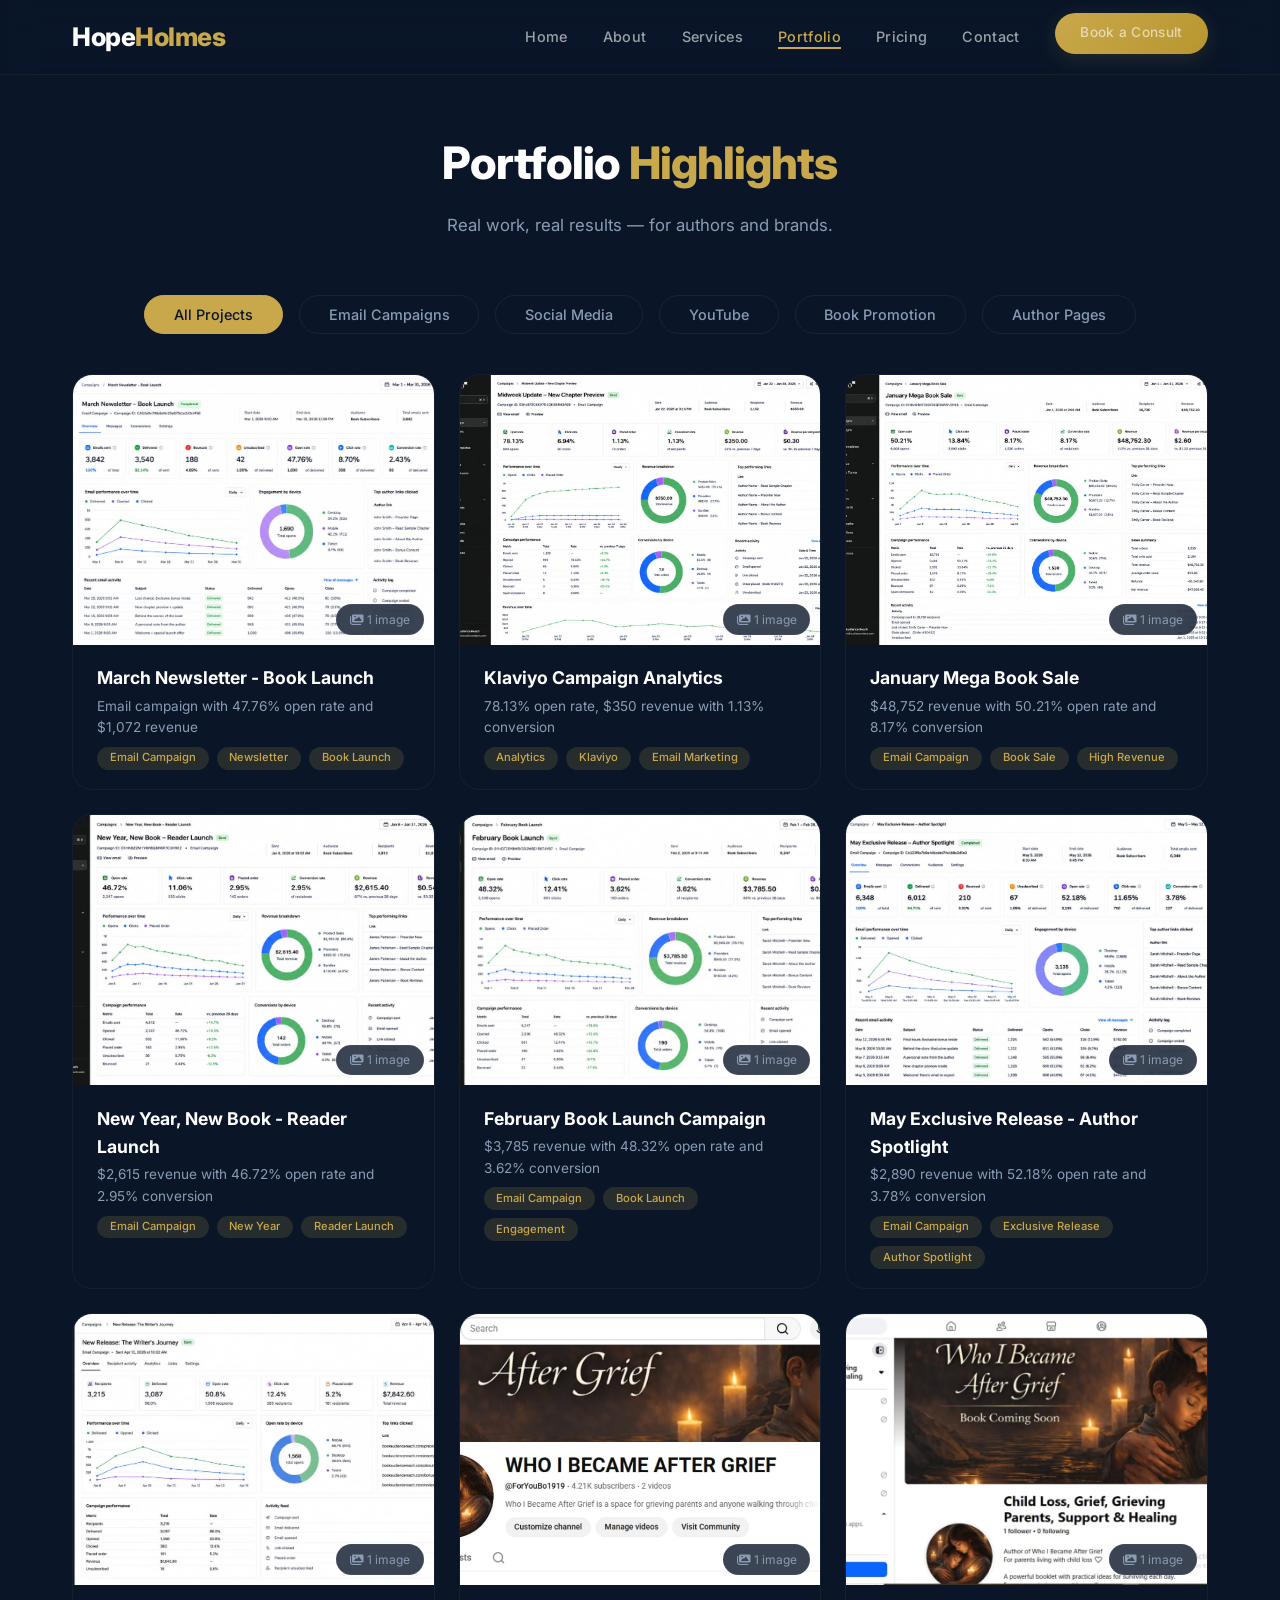
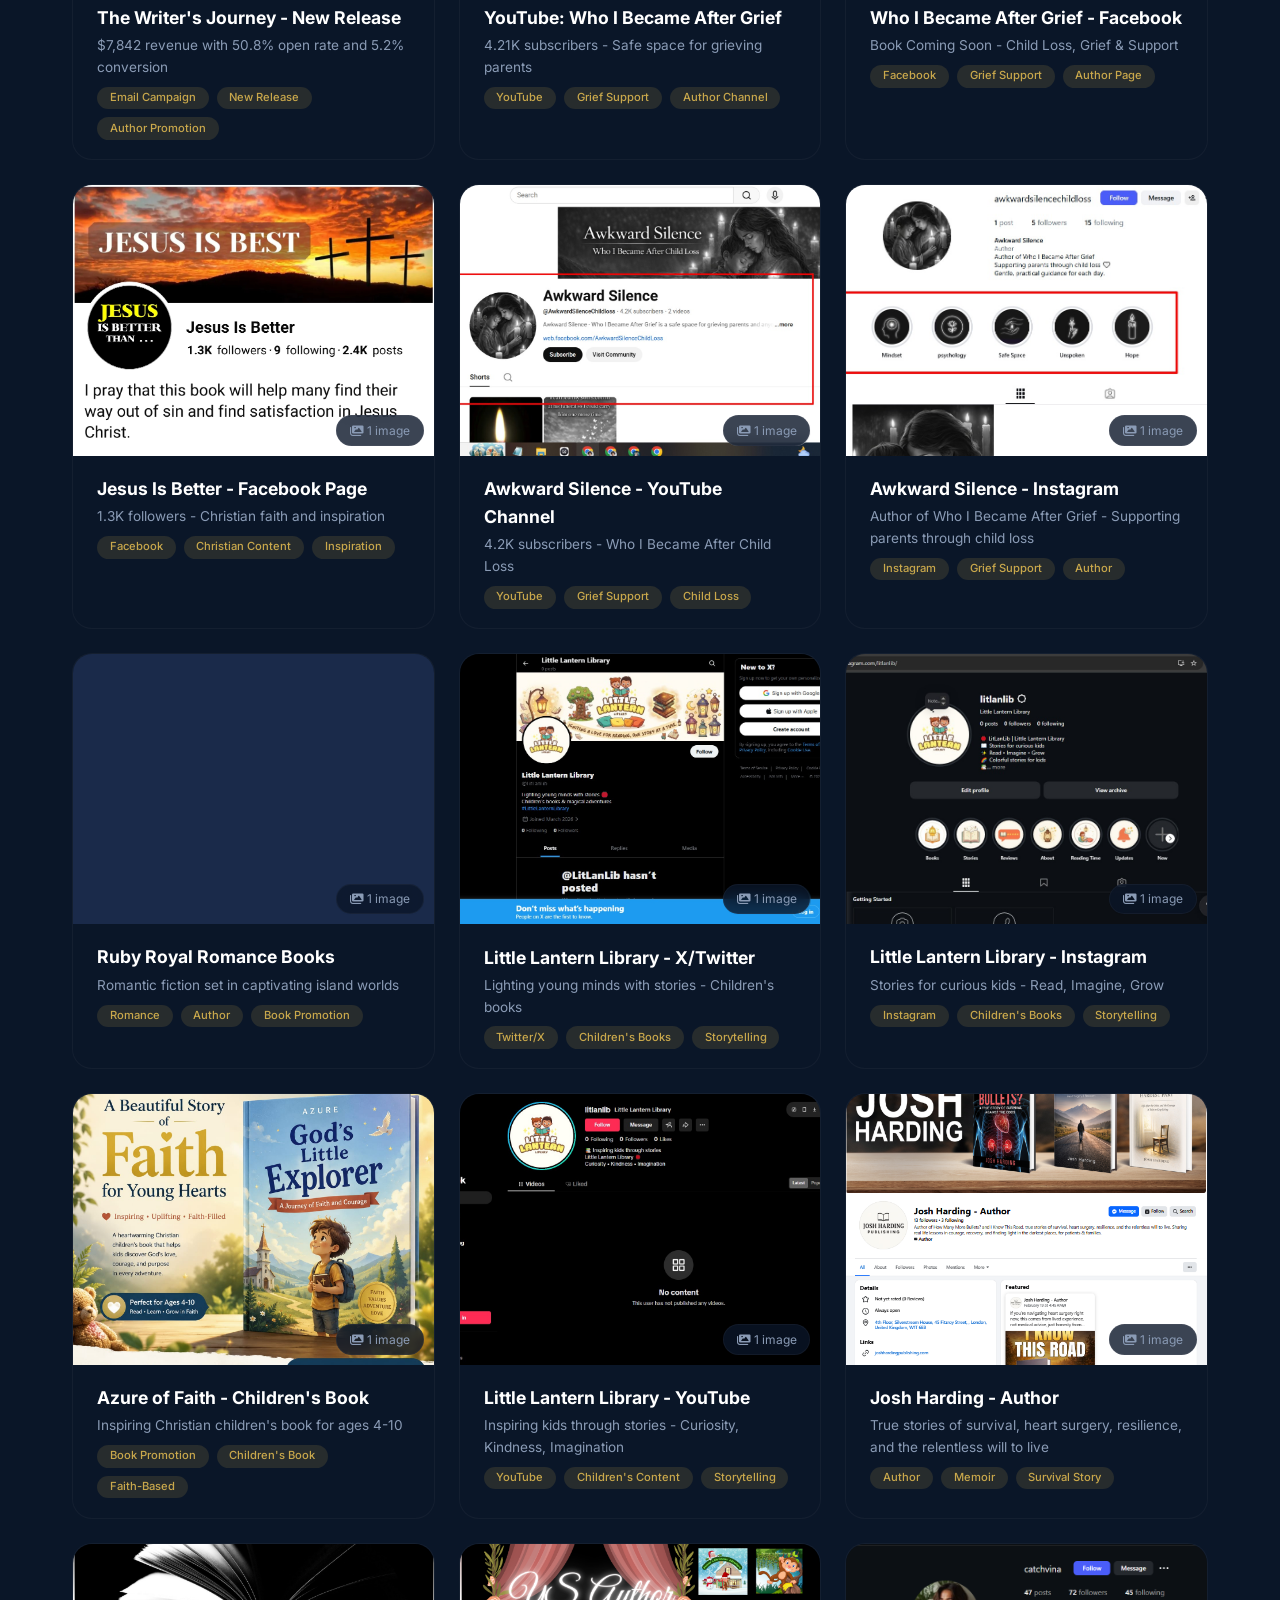
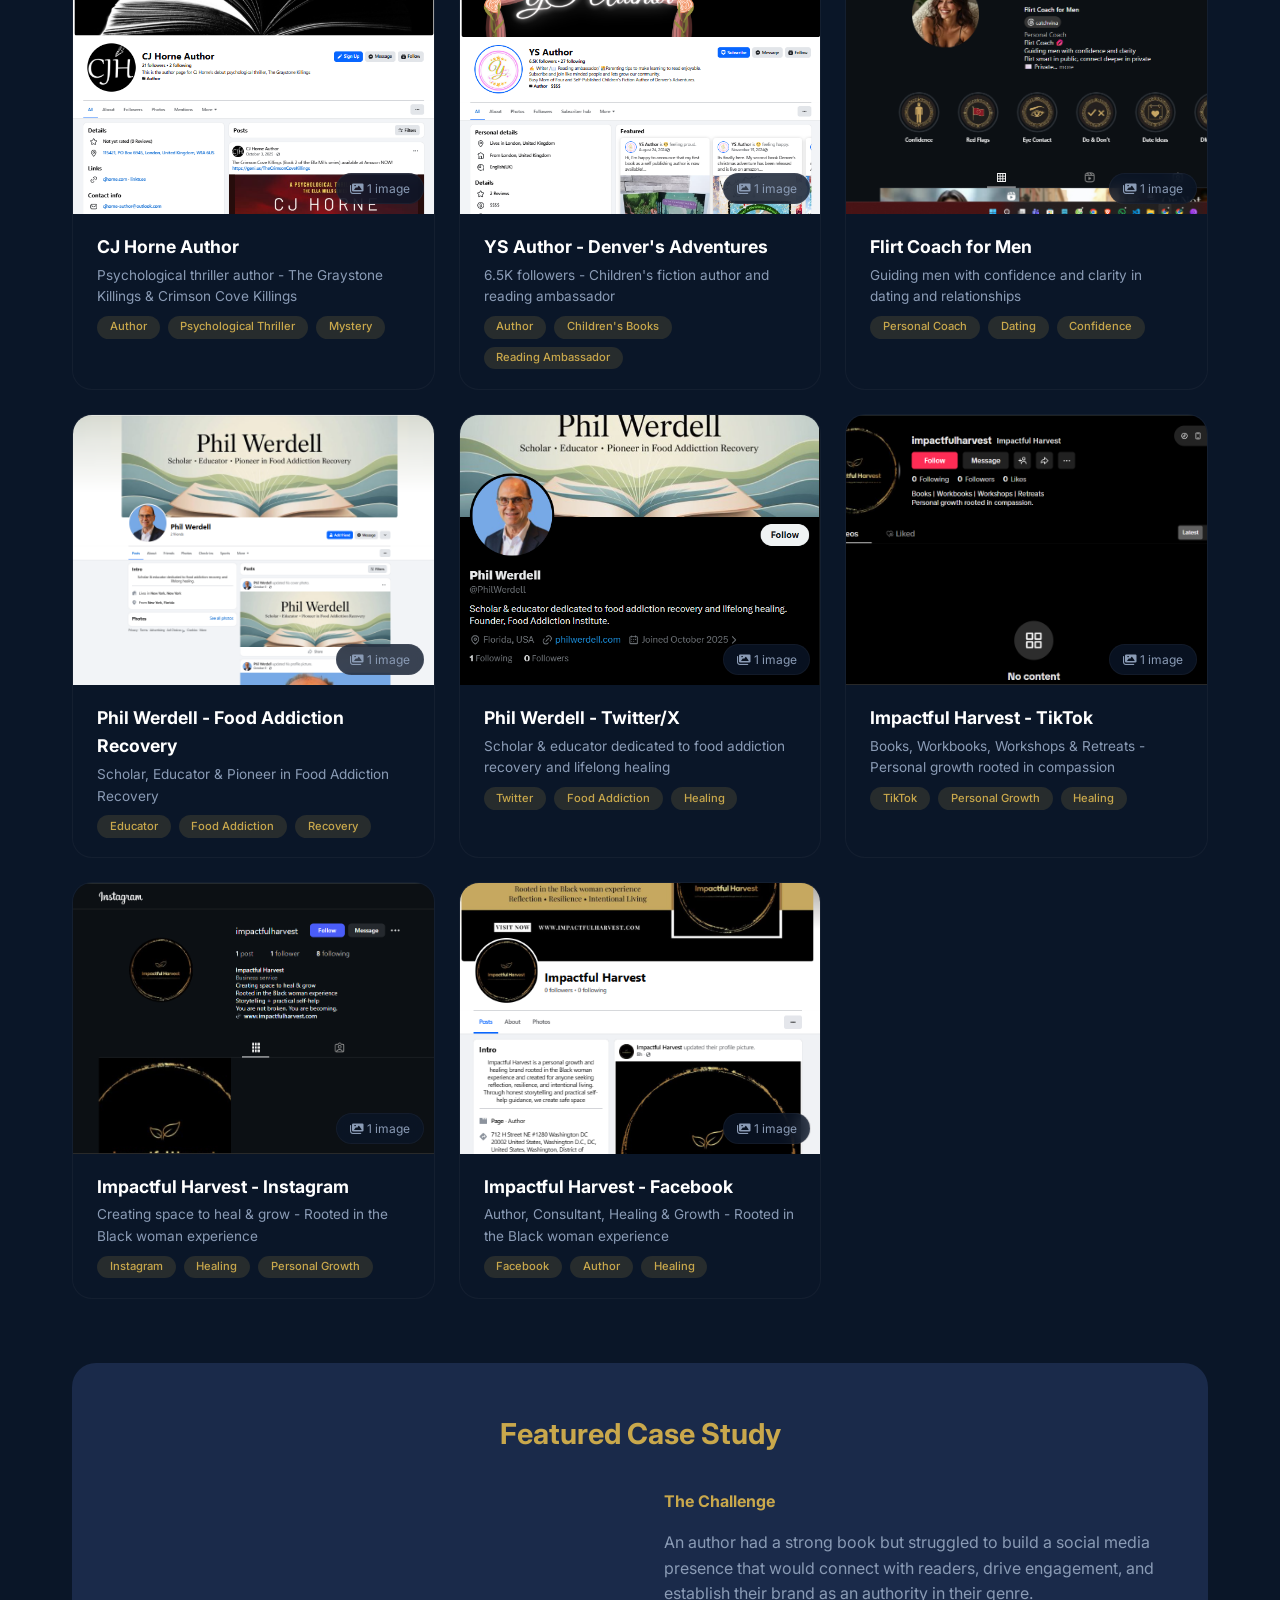
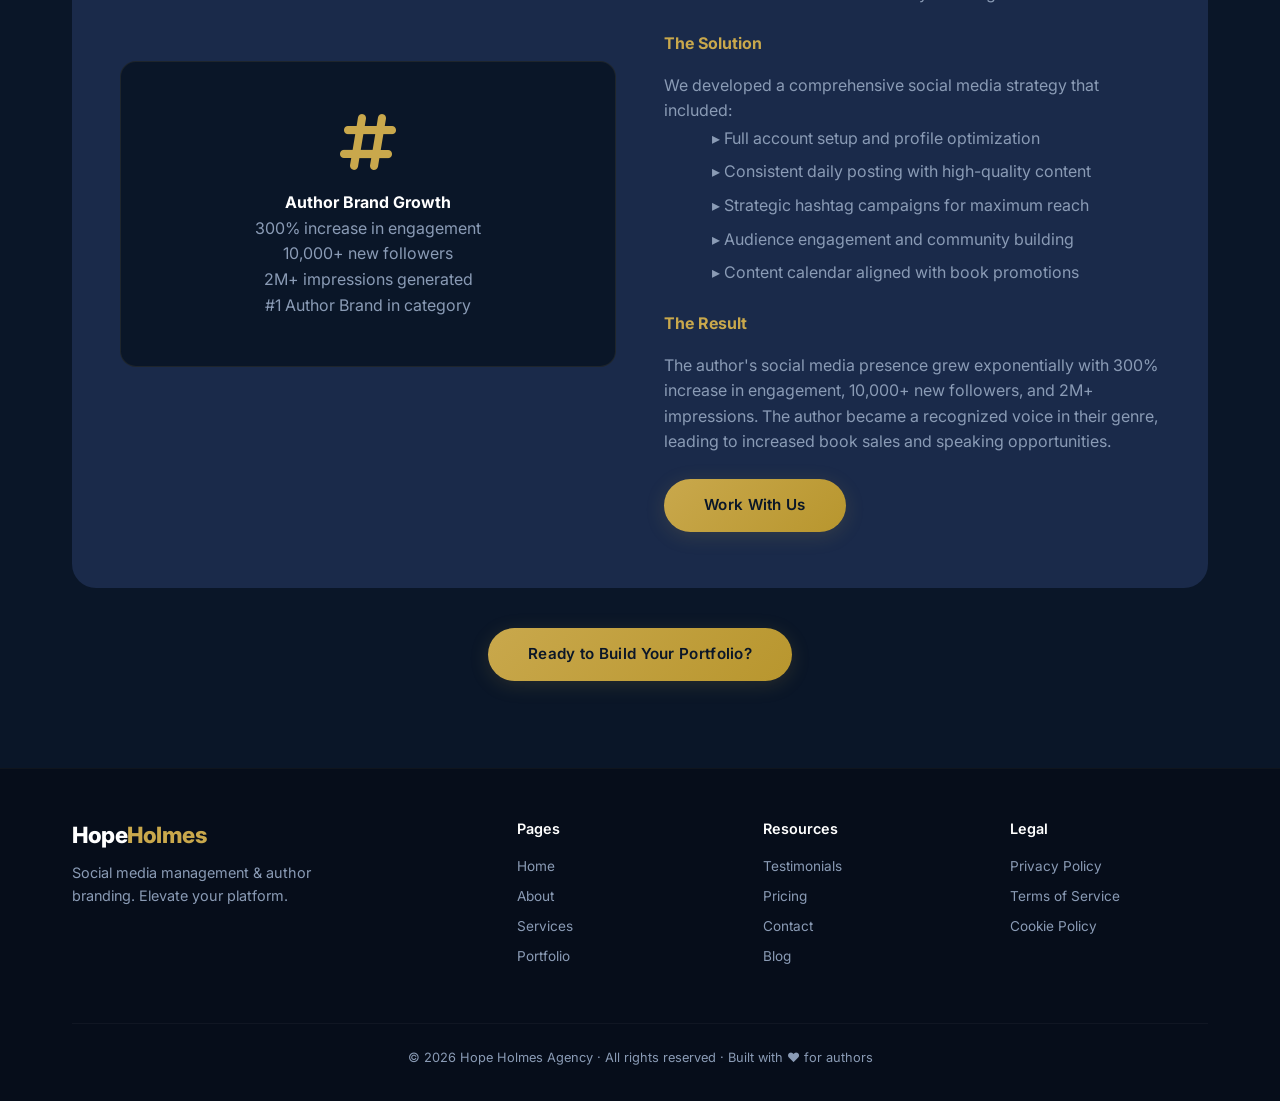
==== commit e17c97fe: "update website" ====
--- a/portfolio.html
+++ b/portfolio.html
@@ -3,17 +3,13 @@
 <head>
     <meta charset="UTF-8" />
     <meta name="viewport" content="width=device-width, initial-scale=1.0" />
-    <link rel="icon" type="image/png" href="img/Hope Holmes.png" />
+    <link rel="icon" type="image/png" href="img/Favicon.jpg" />
     <title>Hope Holmes · Portfolio</title>
     <meta name="description" content="View our portfolio of social media work for authors and brands - including carousels, campaigns, and brand transformations." />
     <link rel="stylesheet" href="https://cdnjs.cloudflare.com/ajax/libs/font-awesome/6.0.0-beta3/css/all.min.css" />
     <link href="https://fonts.googleapis.com/css2?family=Inter:wght@300;400;500;600;700;800;900&display=swap" rel="stylesheet" />
     <link rel="stylesheet" href="main.css" />
     <style>
-        /* ============================================
-           PORTFOLIO GALLERY STYLES
-           ============================================ */
-        
         .portfolio-filter {
             display: flex;
             justify-content: center;
@@ -74,6 +70,9 @@
             aspect-ratio: 4/3;
             overflow: hidden;
             background: var(--navy-light);
+            display: flex;
+            align-items: center;
+            justify-content: center;
         }
         
         .portfolio-gallery-item .image-container img {
@@ -100,6 +99,19 @@
             border: 1px solid rgba(255, 255, 255, 0.04);
         }
         
+        .portfolio-gallery-item .image-container .image-placeholder {
+            color: var(--gray);
+            text-align: center;
+            padding: 1rem;
+        }
+        
+        .portfolio-gallery-item .image-container .image-placeholder i {
+            font-size: 3rem;
+            color: var(--gold);
+            display: block;
+            margin-bottom: 0.5rem;
+        }
+        
         .portfolio-gallery-item .item-info {
             padding: 1.2rem 1.5rem;
         }
@@ -130,7 +142,6 @@
             font-weight: 500;
         }
         
-        /* Lightbox */
         .lightbox {
             display: none;
             position: fixed;
@@ -352,10 +363,10 @@
             <!-- Portfolio Gallery -->
             <div class="portfolio-gallery" id="portfolioGallery">
 
-                <!-- ===== CAMPAIGN IMAGES (1-7) ===== -->
-                <div class="portfolio-gallery-item" data-category="campaign" data-images='["img/campaign (1).jpeg"]'>
-                    <div class="image-container">
-                        <img src="img/campaign (1).jpeg" alt="March Newsletter Campaign" loading="lazy" />
+                <!-- ===== CAMPAIGN IMAGES (1-7) - Using Exact File Names ===== -->
+                <div class="portfolio-gallery-item" data-category="campaign" data-images='["img/Campaign (1).jpeg"]'>
+                    <div class="image-container">
+                        <img src="img/Campaign (1).jpeg" alt="March Newsletter Campaign" loading="lazy" />
                         <span class="image-count"><i class="fas fa-images"></i> 1 image</span>
                     </div>
                     <div class="item-info">
@@ -365,9 +376,9 @@
                     </div>
                 </div>
 
-                <div class="portfolio-gallery-item" data-category="campaign" data-images='["img/campaign (2).jpeg"]'>
-                    <div class="image-container">
-                        <img src="img/campaign (2).jpeg" alt="Campaign Analytics" loading="lazy" />
+                <div class="portfolio-gallery-item" data-category="campaign" data-images='["img/Campaign (2).jpeg"]'>
+                    <div class="image-container">
+                        <img src="img/Campaign (2).jpeg" alt="Campaign Analytics" loading="lazy" />
                         <span class="image-count"><i class="fas fa-images"></i> 1 image</span>
                     </div>
                     <div class="item-info">
@@ -377,9 +388,9 @@
                     </div>
                 </div>
 
-                <div class="portfolio-gallery-item" data-category="campaign" data-images='["img/campaign (3).jpeg"]'>
-                    <div class="image-container">
-                        <img src="img/campaign (3).jpeg" alt="January Mega Book Sale" loading="lazy" />
+                <div class="portfolio-gallery-item" data-category="campaign" data-images='["img/Campaign (3).jpeg"]'>
+                    <div class="image-container">
+                        <img src="img/Campaign (3).jpeg" alt="January Mega Book Sale" loading="lazy" />
                         <span class="image-count"><i class="fas fa-images"></i> 1 image</span>
                     </div>
                     <div class="item-info">
@@ -389,9 +400,9 @@
                     </div>
                 </div>
 
-                <div class="portfolio-gallery-item" data-category="campaign" data-images='["img/campaign (4).jpeg"]'>
-                    <div class="image-container">
-                        <img src="img/campaign (4).jpeg" alt="New Year New Book Campaign" loading="lazy" />
+                <div class="portfolio-gallery-item" data-category="campaign" data-images='["img/Campaign (4).jpeg"]'>
+                    <div class="image-container">
+                        <img src="img/Campaign (4).jpeg" alt="New Year New Book Campaign" loading="lazy" />
                         <span class="image-count"><i class="fas fa-images"></i> 1 image</span>
                     </div>
                     <div class="item-info">
@@ -401,9 +412,9 @@
                     </div>
                 </div>
 
-                <div class="portfolio-gallery-item" data-category="campaign" data-images='["img/campaign (5).jpeg"]'>
-                    <div class="image-container">
-                        <img src="img/campaign (5).jpeg" alt="February Book Launch" loading="lazy" />
+                <div class="portfolio-gallery-item" data-category="campaign" data-images='["img/Campaign (5).jpeg"]'>
+                    <div class="image-container">
+                        <img src="img/Campaign (5).jpeg" alt="February Book Launch" loading="lazy" />
                         <span class="image-count"><i class="fas fa-images"></i> 1 image</span>
                     </div>
                     <div class="item-info">
@@ -694,7 +705,7 @@
                 </div>
             </div>
 
-            <!-- ===== CASE STUDY SECTION (UPDATED - SOCIAL MEDIA FOCUS) ===== -->
+            <!-- ===== CASE STUDY SECTION ===== -->
             <div style="margin-top: 4rem; background: var(--navy-light); padding: 3rem; border-radius: 24px;">
                 <h3 style="text-align: center; color: var(--gold); font-size: 1.8rem; margin-bottom: 2rem;">Featured Case Study</h3>
                 <div style="display: grid; grid-template-columns: 1fr 1fr; gap: 3rem; align-items: center;">
@@ -891,9 +902,14 @@
                 }
             });
 
+            // Image error handling with fallback
             document.querySelectorAll('.portfolio-gallery-item img').forEach(function(img) {
                 img.addEventListener('error', function() {
-                    this.src = 'data:image/svg+xml;utf8,<svg xmlns="http://www.w3.org/2000/svg" width="400" height="300" viewBox="0 0 400 300"><rect fill="%231a2a4a" width="400" height="300"/><text x="200" y="150" font-family="Inter" font-size="18" fill="%238a9bb5" text-anchor="middle">Image Not Found</text><text x="200" y="175" font-family="Inter" font-size="12" fill="%238a9bb5" text-anchor="middle">' + this.src.split('/').pop() + '</text></svg>';
+                    this.style.display = 'none';
+                    const placeholder = this.parentElement.querySelector('.image-placeholder');
+                    if (placeholder) {
+                        placeholder.style.display = 'block';
+                    }
                 });
             });
 
